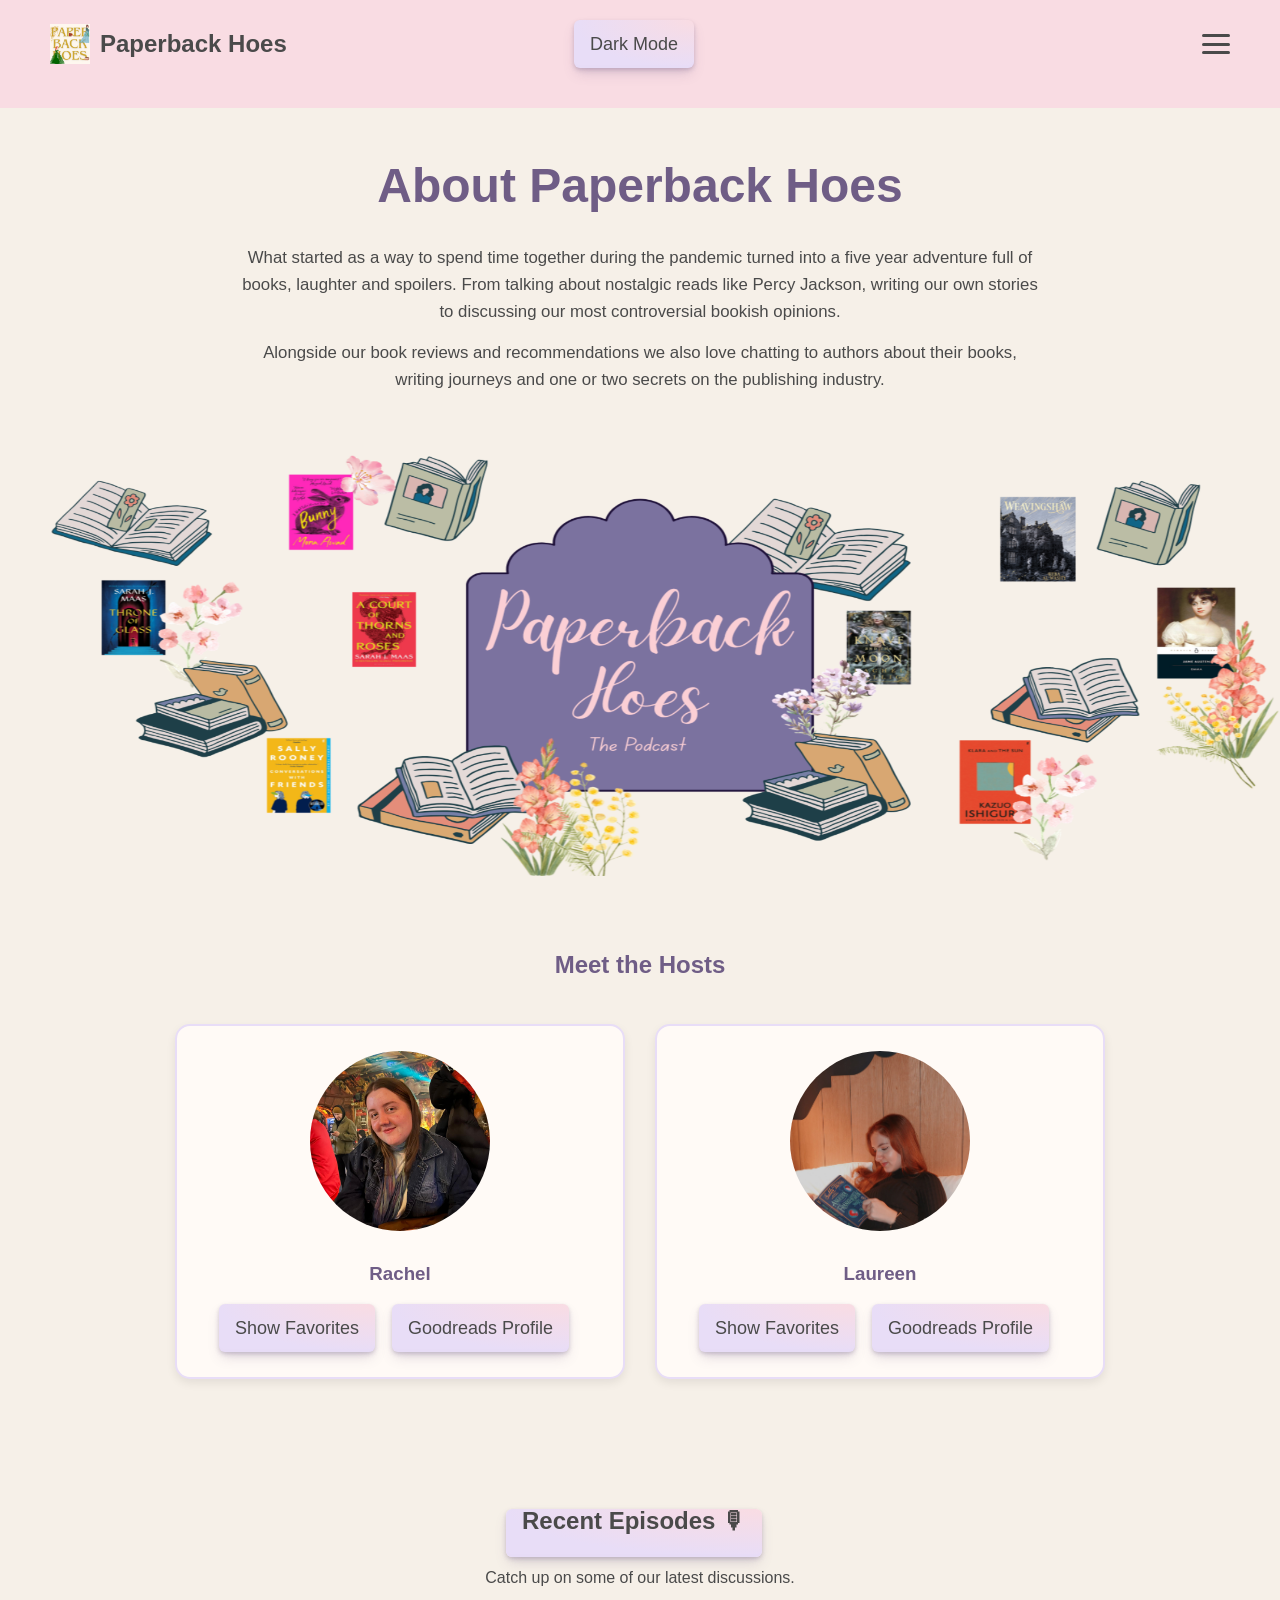
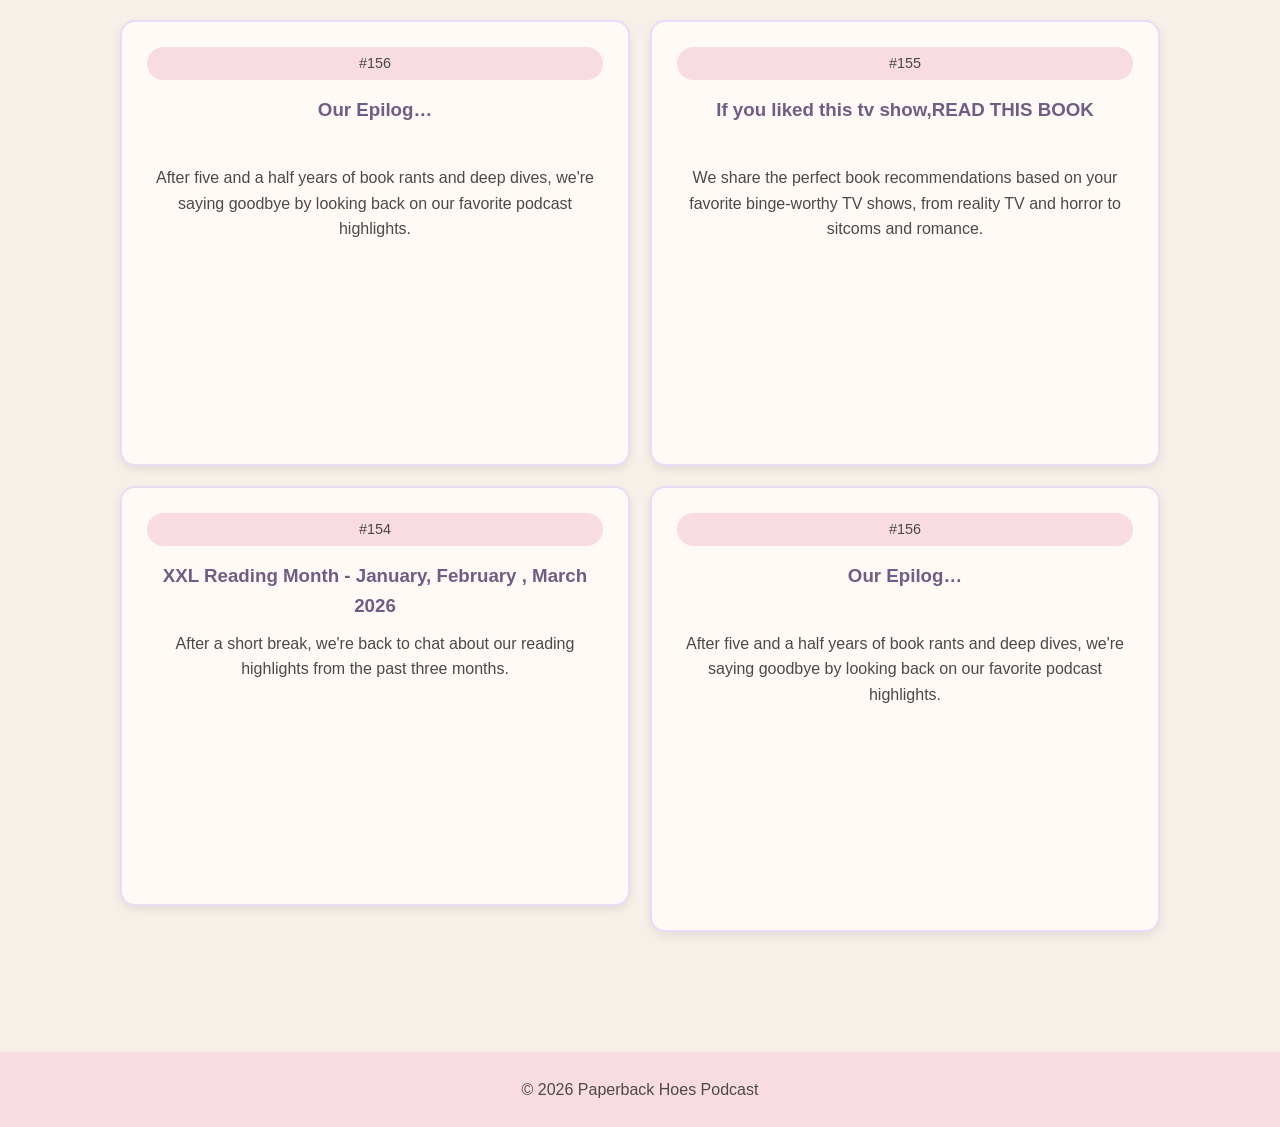
==== index.html @ 13a766f4 "change button recent episodes" ====
<!DOCTYPE html>
<html lang="en">
<head>
<meta charset="UTF-8">
<meta name="viewport" content="width=device-width, initial-scale=1.0">
<title>Paperback Hoes Podcast</title>
<link rel="stylesheet" href="css/style.css">
<link rel="stylesheet" href="css/episode.css">
</head>
<body>

<header>
    <div class="logo">
        <img src="images/logo.jpeg" alt="Paperback Hoes Logo">
        <span>Paperback Hoes</span>
    </div>

    <button class="button-29" id="themeBtn">
        Dark Mode
    </button>

    <nav id="mainNav">
        <ul>
            <li><a href="index.html">Home</a></li>
            <li><a href="Episodes.html">Episodes</a></li>
            <li><a href="Books.html">Books</a></li>
            <li><a href="Events.html">Events</a></li>
            <li><a href="Authors.html">Authors</a></li>
            <li><a href="Contact.html">Contact</a></li>
        </ul>
    </nav>

    <div class="header-right">
        <button class="menu-toggle" id="menuToggle" aria-label="open menu">
            <span></span>
            <span></span>
            <span></span>
        </button>
    </div>

</header> 

<section class="about">

    <div class="about-text">
        <h1>About Paperback Hoes</h1>

        <p>
            What started as a way to spend time together during the pandemic turned 
            into a five year adventure full of books, laughter and spoilers. 
            From talking about nostalgic reads like Percy Jackson, 
            writing our own stories to discussing our most controversial bookish opinions. 

        <p>
            Alongside our book reviews and recommendations we also love chatting 
            to authors about their books, writing journeys and one or two secrets 
            on the publishing industry. 
    </div>

</section>

<section class="banner">
    <img src="images/banner.png" alt="banner">

</section>

<section class="hosts">

    <h2>Meet the Hosts</h2>

    <div class="hosts-container">

        <div class="host-card">

            <img src="images/rachel.jpeg" alt="Rachel">

            <h3>Rachel</h3>

            <button class="host-btn">Show Favorites</button>

            <div class="host-info">

                <p><strong>Favourite Series:</strong></p>
                <p>Throne of Glass</p>

                <p><strong>Favourite Standalone:</strong></p>
                <p>We Could Be Rats</p>

                <p><strong>Favourite Genre:</strong></p>
                <p>Fiction, Romance</p>

                <p><strong>Favourite Authors:</strong></p>
                <p>Emily R. Austin, Ali Hazelwood</p>

        </div>

            <a href="https://www.goodreads.com/user/show/84406194-rachel">
            <button class="button-29">Goodreads Profile</button>
            </a>

        </div>

        <div class="host-card">

            <img src="images/laureen.jpeg" alt="Laureen">

            <h3>Laureen</h3>

            <button class="host-btn">Show Favorites</button>

            <div class="host-info">

                <p><strong>Favourite Series:</strong></p>
                <p>Sumpfloch Saga</p>

                <p><strong>Favourite Standalone:</strong></p>
                <p>Pride and Prejudice</p>

                <p><strong>Favourite Genre:</strong></p>
                <p>Fantasy</p>

                <p><strong>Favourite Author:</strong></p>
                <p>Ali Hazelwood</p>

        </div>

            <a href="https://www.goodreads.com/user/show/127442855-laureen-fay">
            <button class="button-29">Goodreads Profile</button>
            </a>

        </div>

    </div>

</section>

<section class="recent-episodes">

    <a href="Episodes.html" class="button-29 recent-link">
    Recent Episodes 🎙
</a>
    <p>Catch up on some of our latest discussions.</p>

    <div class="card-grid">

        <div class="card">
            <div class="episode-number">#156</div>
            <div class="card-content">
                <h3>Our Epilog…</h3>
                <p>After five and a half years of book rants and deep dives, we're saying goodbye by looking back on our favorite podcast highlights.</p>
            </div>

            <iframe
                src="https://open.spotify.com/embed/episode/4tiE4qY6LY1gNNeCX5TkGf?theme=0"
                width="100%"
                height="152"
                frameborder="0"
                allow="autoplay; clipboard-write; encrypted-media; fullscreen; picture-in-picture">
            </iframe>
        </div>

        <div class="card">
            <div class="episode-number">#155</div>
            <div class="card-content">
                <h3>If you liked this tv show,READ THIS BOOK</h3>
                <p>We share the perfect book recommendations based on your favorite binge-worthy TV shows, from reality TV and horror to sitcoms and romance.</p>
        </div>

            <iframe
                src="https://open.spotify.com/embed/episode/0Ch9KAE8AILzZSP476qrtH?theme=0"
                width="100%"
                height="152"
                frameborder="0"
                allow="autoplay; clipboard-write; encrypted-media; fullscreen; picture-in-picture">
            </iframe>
        </div>

        <div class="card">
        <div class="episode-number">#154</div>
        <div class="card-content">
            <h3>XXL Reading Month - January, February , March 2026</h3>
            <p>After a short break, we're back to chat about our reading highlights from the past three months.</p>
        </div>

            <iframe
                src="https://open.spotify.com/embed/episode/2VPAhWcRY93mxbFCHllkCA?theme=0"
                width="100%"
                height="152"
                frameborder="0"
                allow="autoplay; clipboard-write; encrypted-media; fullscreen; picture-in-picture">
            </iframe>
        </div>

         <div class="card">
            <div class="episode-number">#156</div>
            <div class="card-content">
                <h3>Our Epilog…</h3>
                <p>After five and a half years of book rants and deep dives, we're saying goodbye by looking back on our favorite podcast highlights.</p>
            </div>

            <iframe
                src="https://open.spotify.com/embed/episode/4tiE4qY6LY1gNNeCX5TkGf?theme=0"
                width="100%"
                height="152"
                frameborder="0"
                allow="autoplay; clipboard-write; encrypted-media; fullscreen; picture-in-picture">
            </iframe>
        </div>

    </div>

</section>

<footer>
    <p>© 2026 Paperback Hoes Podcast</p>
</footer>

<script src="js/script.js"></script>

</body>
</html>
---- css/style.css ----
*{
    margin:0;
    padding:0;
    box-sizing:border-box;
}

body{
    font-family: Georgia, sans-serif;
    background:#F6F0E8;
    color:#4a4a4a;
    line-height:1.6;
    cursor: url('data:image/svg+xml;utf8,<svg xmlns="http://www.w3.org/2000/svg" width="24" height="24" viewBox="0 0 24 24"><path d="M4 2 L4 20 L9 16 L12 22 L15 20.5 L12 14.5 L18 14.5 Z" fill="%236f5d86" stroke="white" stroke-width="1"/></svg>') 4 2, auto !important;
}

a, button, .host-btn, #themeBtn, .button-29,
.card, .host-card, select, input, textarea,
.menu-toggle, summary, #floatingBooks, iframe, .flip-card, #BookGrid, #searchInput, .tag-btn, .event-close {
    cursor: url("data:image/svg+xml,%3Csvg%20xmlns='http://www.w3.org/2000/svg'%20width='24'%20height='24'%20viewBox='0%200%2024%2024'%3E%3Cpath%20d='M4%202%20L4%2020%20L9%2016%20L12%2022%20L15%2020.5%20L12%2014.5%20L18%2014.5%20Z'%20fill='%23c68ab5'%20stroke='white'%20stroke-width='1'/%3E%3C/svg%3E") 4 2, pointer !important;
}

h1{
    font-family: 'Great Vibes', 
}

header{
    background:#F9DCE3;
    padding:20px 50px;

    display:grid;
    grid-template-columns:minmax(0, 1fr) auto minmax(0, 1fr);
    align-items:center;
    gap:20px;
    position:relative;
    z-index:1000;
}

.logo{
    display:flex;
    align-items:center;
    gap:10px;
    font-size:1.5rem;
    font-weight:bold;
    justify-self:start;
    min-width:0;
    grid-column:1;
}

.logo img{
    width:40px;
    height:40px;
    object-fit:cover;
}

.header-right{
    display:flex;
    align-items:center;
    justify-self: end;
    grid-column:3;
}

body.dark-mode{
    background:#444;
    color:white;
}

body.dark-mode header{
    background:#6f5d86;
}

body.dark-mode nav a{
    color:white;
}

body.dark-mode nav a:hover{
    color:#c68ab5;
}

body.dark-mode .about{
    background:#444;
}

body.dark-mode .about h1{
    color:#c68ab5;
}

body.dark-mode .host-card{
    background:#444;
    color:white;
}

body.dark-mode .hosts h2{
    color:#c68ab5;
    margin-bottom:40px;
}
body.dark-mode .host-card h3{
    color:#c68ab5;
    margin-bottom:10px;
}

body.dark-mode footer{
    background:#444;
}

body.dark-mode .card{
    background:#444;
    color:white;
}

.banner{
    width:100%;
}

.banner img{
    width:100%;
    display:block;
    height:auto;
}

.about{
    display:flex;
    justify-content:center;
    padding:40px 50px;
    background:#F6F0E8;
}

.about-text{
    max-width:800px;
    text-align:center;
}

.about h1{
    margin-bottom:20px;
    font-size:3rem;
    color:#6f5d86;
}

.about p{
    margin-bottom:15px;
    font-size:1.05rem;
}

.hosts{
    padding:70px 50px;
    text-align:center;
}

.hosts h2{
    color:#6f5d86;
    margin-bottom:40px;
}

.hosts-container{
    display:flex;
    gap:30px;
    justify-content:center;
    flex-wrap:wrap;
    align-items:flex-start;
}

.host-card{
    flex:1 1 350px;
    max-width:450px;

    background:#fffaf6;
    border:2px solid #E8DDF7;
    border-radius:15px;
    padding:25px;
    box-shadow:0 4px 10px rgba(0,0,0,.08);
}

.host-card img{
    width:180px;
    height:180px;
    object-fit:cover;
    border-radius:50%;
    margin-bottom:20px;
}

.host-info{
    display:none !important;
}

.host-info.show{
    display:block !important;
    margin-top:15px;
}

.host-card h3{
    color:#6f5d86;
    margin-bottom:15px;
}

.host-btn,
#themeBtn,
.button-29 {
  align-items: center;
  appearance: none;
  background-image: radial-gradient(100% 100% at 100% 0, #F9DCE3 0, #E8DDF7 100%);
  border: 0;
  border-radius: 6px;
  box-shadow: rgba(111, 93, 134, .3) 0 2px 4px, rgba(111, 93, 134, .25) 0 7px 13px -3px, rgba(232, 221, 247, .6) 0 -3px 0 inset;
  box-sizing: border-box;
  color: #4a4a4a;
  cursor: pointer;
  display: inline-flex;
  font-family: Georgia, sans-serif;
  height: 48px;
  justify-content: center;
  justify-self: center;
  line-height: 1;
  list-style: none;
  overflow: hidden;
  padding-left: 16px;
  padding-right: 16px;
  margin-right: 12px;
  min-width: 16s0px;
  position: relative;
  text-align: left;
  text-decoration: none;
  transition: box-shadow .15s, transform .15s;
  user-select: none;
  -webkit-user-select: none;
  touch-action: manipulation;
  white-space: nowrap;
  will-change: box-shadow, transform;
  font-size: 18px;
  grid-column: 2;
}

.button-29:focus {
  box-shadow: #6f5d86 0 0 0 1.5px inset, rgba(111, 93, 134, .3) 0 2px 4px, rgba(111, 93, 134, .25) 0 7px 13px -3px, #6f5d86 0 -3px 0 inset;
}

.host-btn:hover,
#themeBtn:hover,
.button-29:hover {
  box-shadow: rgba(111, 93, 134, .3) 0 4px 8px, rgba(111, 93, 134, .25) 0 7px 13px -3px, #6f5d86 0 -3px 0 inset;
  transform: translateY(-2px);
}

.host-btn{
    margin-right: 12px;
}

.button-29:active {
  box-shadow: #6f5d86 0 3px 7px inset;
  transform: translateY(2px);
}
.recent-link {
    display: inline-block;
    text-decoration: none;
    text-align: center;
    font-size: 1.5rem;
    font-weight: bold;
}

.hero{
    background:linear-gradient(
        135deg,
        #F6F0E8,
        #F9DCE3,
        #E8DDF7
    );

    min-height:50vh;

    display:flex;
    justify-content:center;
    align-items:center;
    flex-direction:column;

    text-align:center;
    padding:40px;
    position:relative;
}

.sticker{
    position:absolute;
    top:20px;
    right:40px;

    background:white;
    padding:10px 15px;
    border-radius:30px;
    font-size:.9rem;
    box-shadow:0 3px 8px rgba(0,0,0,.1);
}

.hero h1{
    font-size:3rem;
    margin-bottom:15px;
}

.hero p{
    max-width:700px;
}

.episode{
    display:flex;
    gap:40px;

    padding:60px;
    align-items:center;
}

.book-cover{
    max-width:300px;
}

.book-cover img{
    width:100%;
    height:auto;
    display:block;
    border-radius:15px;
}

.episode-text{
    flex:2;
    text-align:center;
}

.episode-text h2{
    margin-bottom:20px;
}

.badge{
    display:inline-block;
    background:#E8DDF7;
    padding:8px 14px;
    border-radius:20px;
    margin-bottom:20px;
}

footer{
    background:#F9DCE3;
    text-align:center;
    padding:25px;
}

.menu-toggle{
    display:none;
    flex-direction:column;
    justify-content:space-between;
    width:28px;
    height:20px;
    background:none;
    border:none;
    cursor:pointer;
    padding:0;
    margin-left:auto;
    flex-shrink:0;
}

.menu-toggle span{
    display:block;
    width:100%;
    height:3px;
    background:#4a4a4a;
    border-radius:2px;
    transition:0.3s ease;
}

.menu-toggle.active span:nth-child(1){
    transform: translateY(8.5px) rotate(45deg);
}
.menu-toggle.active span:nth-child(2){
    opacity:0;
}
.menu-toggle.active span:nth-child(3){
    transform: translateY(-8.5px) rotate(-45deg);
}

nav{
    justify-self:end;
    grid-column:3;
    min-width:0;
    background: transparent;
}

nav ul{
    display:flex;
    flex-direction:row;
    align-items:center;
    justify-content:flex-end;
    gap:35px;
    list-style:none; 
    padding: 0;
    margin: 0; 
}

nav ul :hover{
    color:#c68ab5;
}

nav ul li{
    width:auto;
    text-align:center;
}

nav ul li a{
    display:block;
    padding:5px 0;
    text-decoration:none;
    color:#4a4a4a;
    font-size:1.1rem;
}

@media(max-width:1300px){
    .contact-content{
        flex-direction:column;
        align-items:center;
    }

    .menu-toggle{
        display:flex;
    }

    nav{
        grid-column:1 / -1;
        grid-row:2;
        width:100%;
        background:#F9DCE3;
        max-height:0;
        overflow:hidden;
        transition:max-height 0.35s ease;
    }

     nav.open{
        max-height:400px;
    }

    nav ul{
        flex-direction:column;
        align-items:center;
        gap:0;
        padding:10px 0 15px;
    }

    nav ul li{
        width:100%;
        text-align:center;
    }

    nav ul li a{
        padding:8px 0;
    }
}

@media(max-width: 768px){
    .contact-content{
        flex-direction: column;
        align-items: center;
    }

    .episode{
    flex-direction:column;
    }

    .hero h1{
       font-size:2rem;
    }
}

.search-bar{
    display:flex;
    justify-content:center;
    padding:0 60px;
    margin-bottom:25px;
}

.search-bar input{
    width:100%;
    max-width:450px;

    padding:12px 20px;
    border:2px solid #E8DDF7;
    border-radius:25px;

    font-family:Georgia, sans-serif;
    font-size:1rem;
    color:#4a4a4a;
    background:#fffaf6;
}

.search-bar input:focus{
    outline:none;
    border-color:#c68ab5;
}

.search-bar{
    display:flex;
    justify-content:center;
    align-items:center;
    gap:10px;
    padding:0 60px;
    margin-bottom:25px;
}

#filterToggleBtn:hover{
    background:#E8DDF7;
}

#filterToggleBtn.active{
    background:#6f5d86;
    color:#fffaf6;
    border-color:#6f5d86;
}

.tag-filter{
    display:none;   
    flex-wrap:wrap;
    justify-content:center;
    gap:10px;

    padding:0 60px;
    margin-bottom:35px;
}

.tag-filter.show{
    display:flex;   
}

.tag-btn{
    background:#F9DCE3;
    color:#4a4a4a;

    border:2px solid #4a4a4a;
    cursor:pointer;

    padding:8px 18px;
    border-radius:20px;

    font-size:0.9rem;
    font-family:Georgia, sans-serif;

    transition:0.3s ease;
}

.tag-btn:hover{
    background:#E8DDF7;
}

.tag-btn.active{
    background:#6f5d86;
    color:#fffaf6;
    border-color:#6f5d86;
}

.tags{
    margin-top:12px;
    display:flex;
    flex-wrap:wrap;
    gap:6px;
}

.tag-badge{
    display:inline-block;
    background:#E8DDF7;
    color:#4a4a4a;

    border-radius:12px;
    padding:4px 12px;
    font-size:0.8rem;
}

.no-results{
    text-align:center;
    color:#999;
    font-style:italic;
    padding:40px 0;
}

.card-grid{
    padding:0 60px 60px;
}

body.dark-mode .search-bar input{
    background:#444;
    color:white;
    border-color:#666;
}

body.dark-mode .tag-btn{
    background:#555;
    color:white;
    border-color:#888;
}

body.dark-mode .tag-btn.active{
    background:#E8DDF7;
    color:#2d2d2d;
    border-color:#E8DDF7;
}

body.dark-mode .tag-badge{
    background:#555;
    color:white;
}

body.dark-mode .no-results{
    color:#aaa;
}
---- css/episode.css ----
.recent-episodes{
    padding:60px;
    text-align:center;
}

.recent-episodes h2{
    margin-bottom:10px;
    color:#6f5d86;
}

.recent-episodes p{
    margin-bottom:30px;
}

.card-grid{
    display:grid;
    grid-template-columns: repeat(auto-fill, minmax(340px, 1fr));
    gap:20px;
    align-items:start;
}

.card{
    background:#fffaf6;
    border:2px solid #E8DDF7;
    border-radius:15px;
    padding:25px;
    box-shadow:0 4px 10px rgba(0,0,0,.08);
    display:flex;
    flex-direction:column;
    overflow:visible;
}

.card iframe{
    width:100%;
    min-width:300px;
    max-width:100%;
    display:block;
    margin-top:15px;
    border:none;
    border-radius:12px;
}

.card-content{
    flex:1;
    display:flex;
    flex-direction:column;
}

.card-content p{
    display:-webkit-box;
    -webkit-line-clamp:3;
    line-clamp:3;
    -webkit-box-orient:vertical;
    overflow:hidden;
    text-overflow:ellipsis;
}

.card:hover{
    transform:translateY(-5px);
}

.card h3{
    color:#6f5d86;
    margin-bottom:10px;
    min-height: 3.2em;
    display:-webkit-box;
    -webkit-line-clamp:2;
    line-clamp:2;
    -webkit-box-orient:vertical;
    overflow:hidden;
}

.episode-number{
    display:inline-block;
    background:#F9DCE3;
    padding:5px 12px;
    border-radius:20px;
    margin-bottom:15px;
    font-size:0.9rem;
}
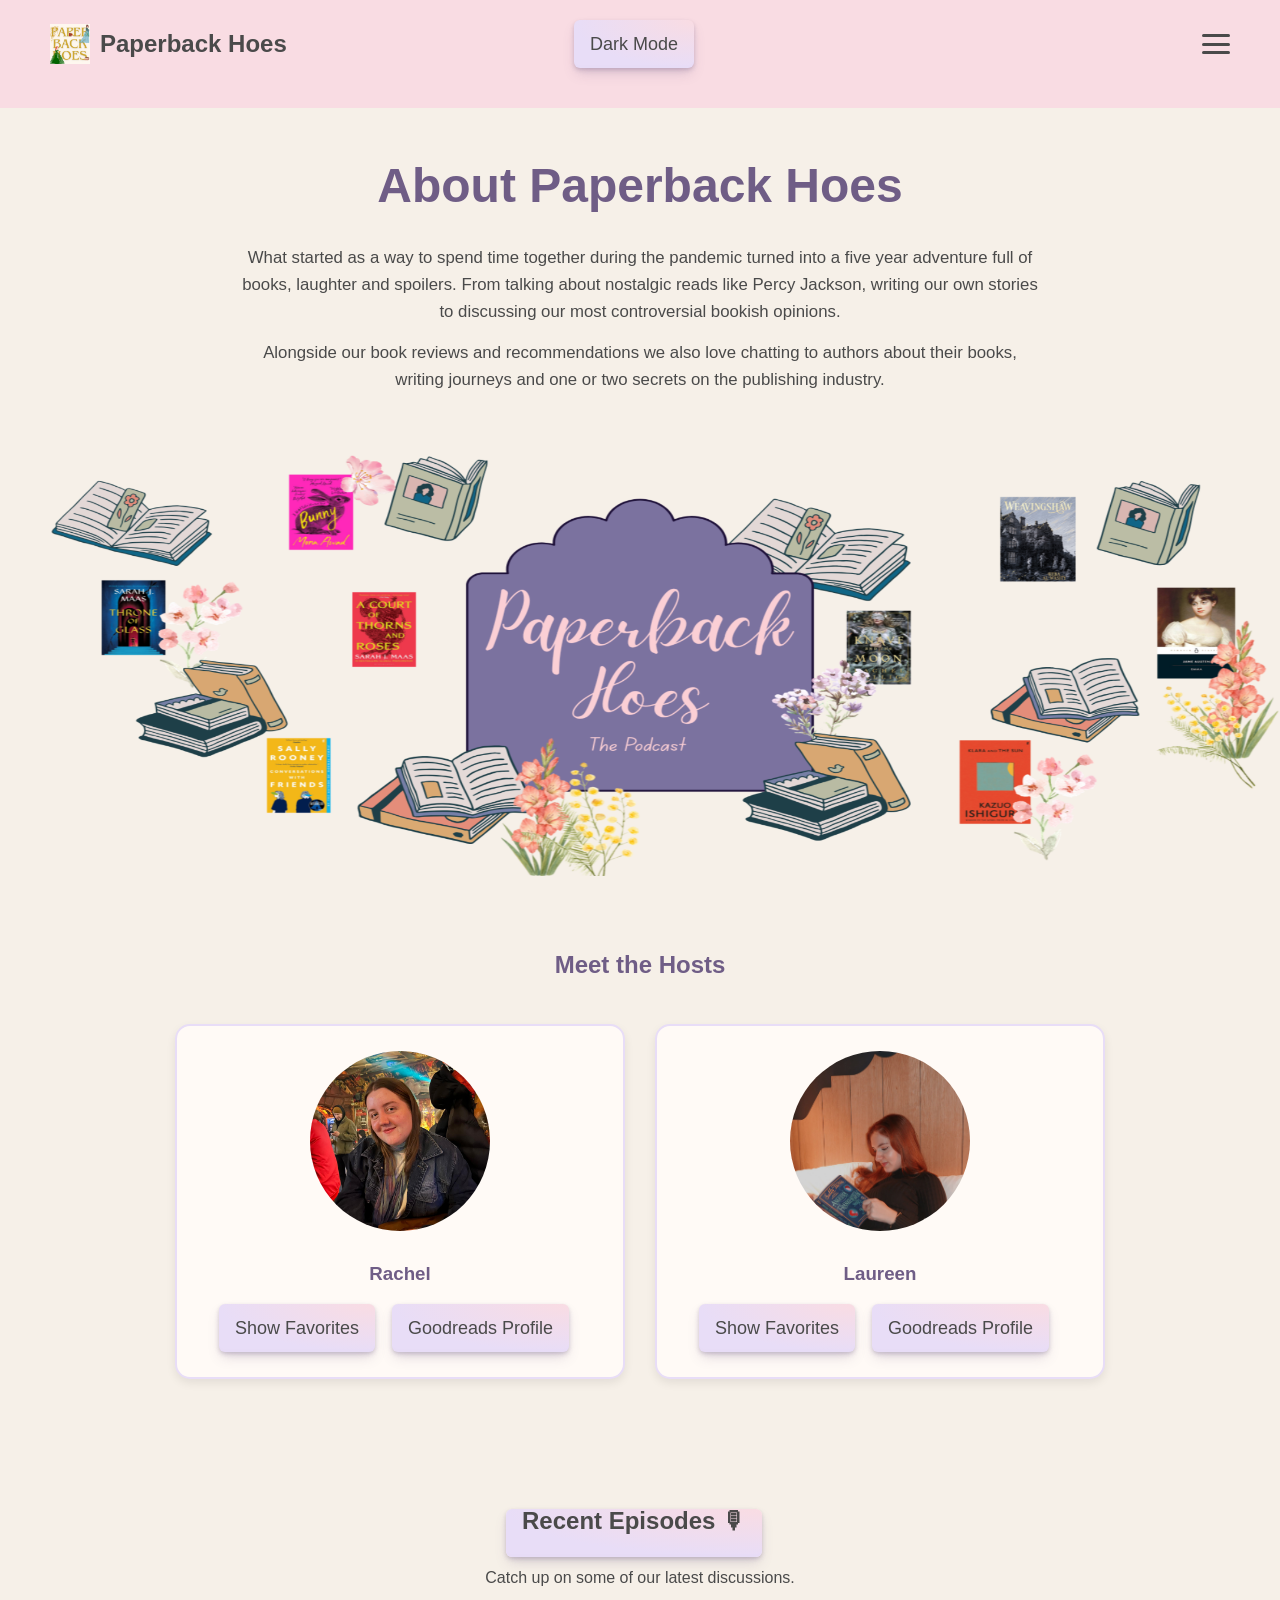
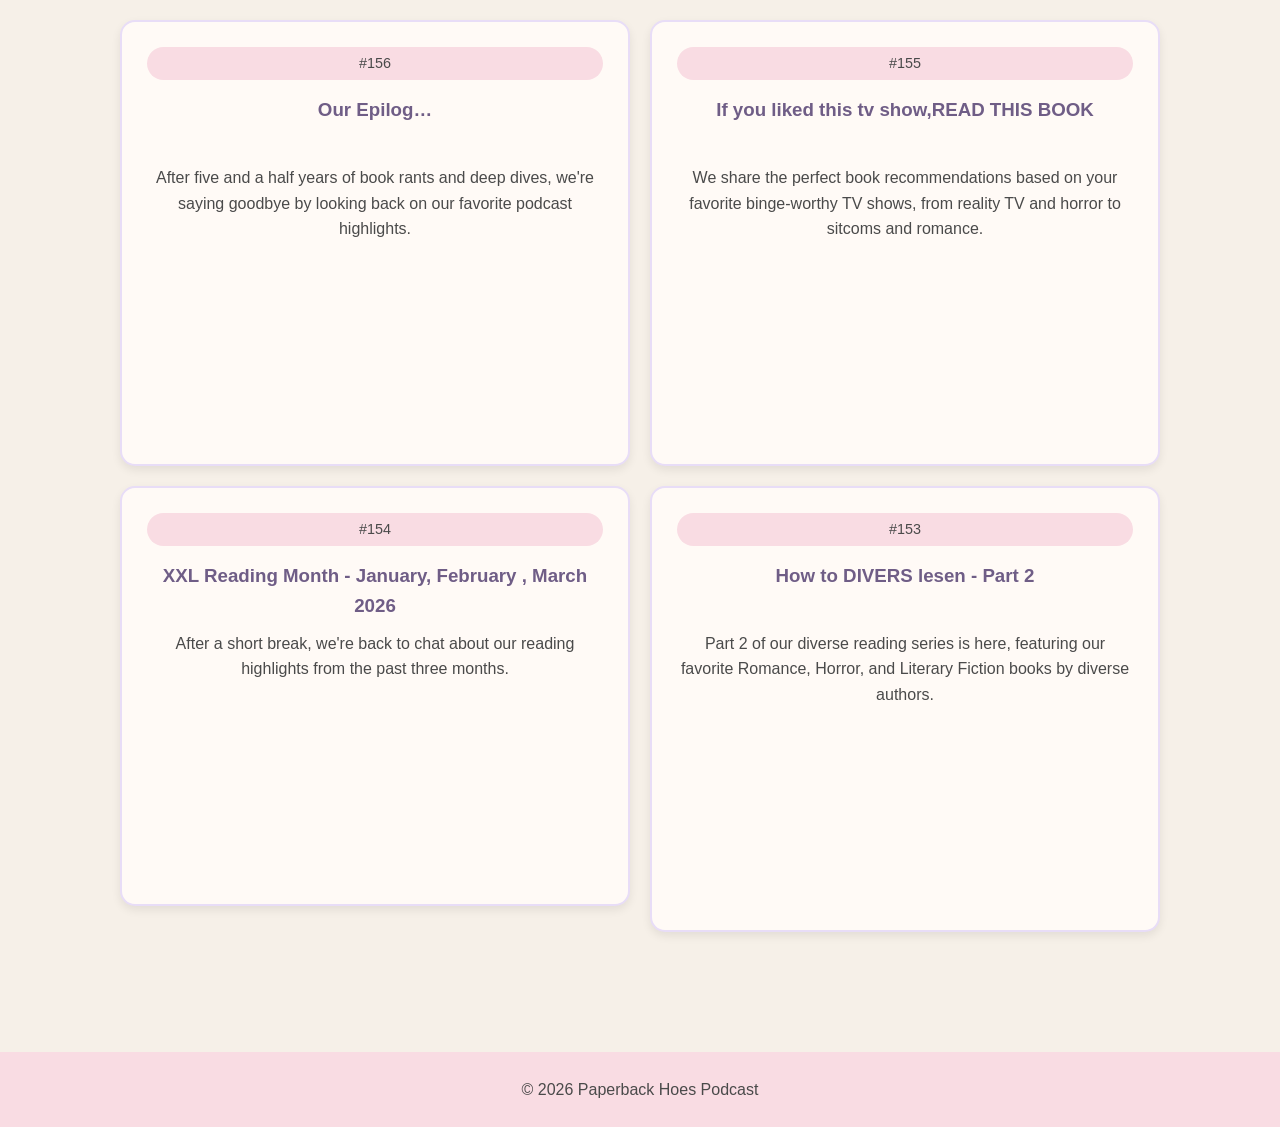
==== commit 289231a9: "add eps." ====
--- a/index.html
+++ b/index.html
@@ -192,10 +192,10 @@
         </div>
 
          <div class="card">
-            <div class="episode-number">#156</div>
+            <div class="episode-number">#153</div>
             <div class="card-content">
-                <h3>Our Epilog…</h3>
-                <p>After five and a half years of book rants and deep dives, we're saying goodbye by looking back on our favorite podcast highlights.</p>
+                <h3>How to DIVERS lesen - Part 2</h3>
+                <p>Part 2 of our diverse reading series is here, featuring our favorite Romance, Horror, and Literary Fiction books by diverse authors.</p>
             </div>
 
             <iframe
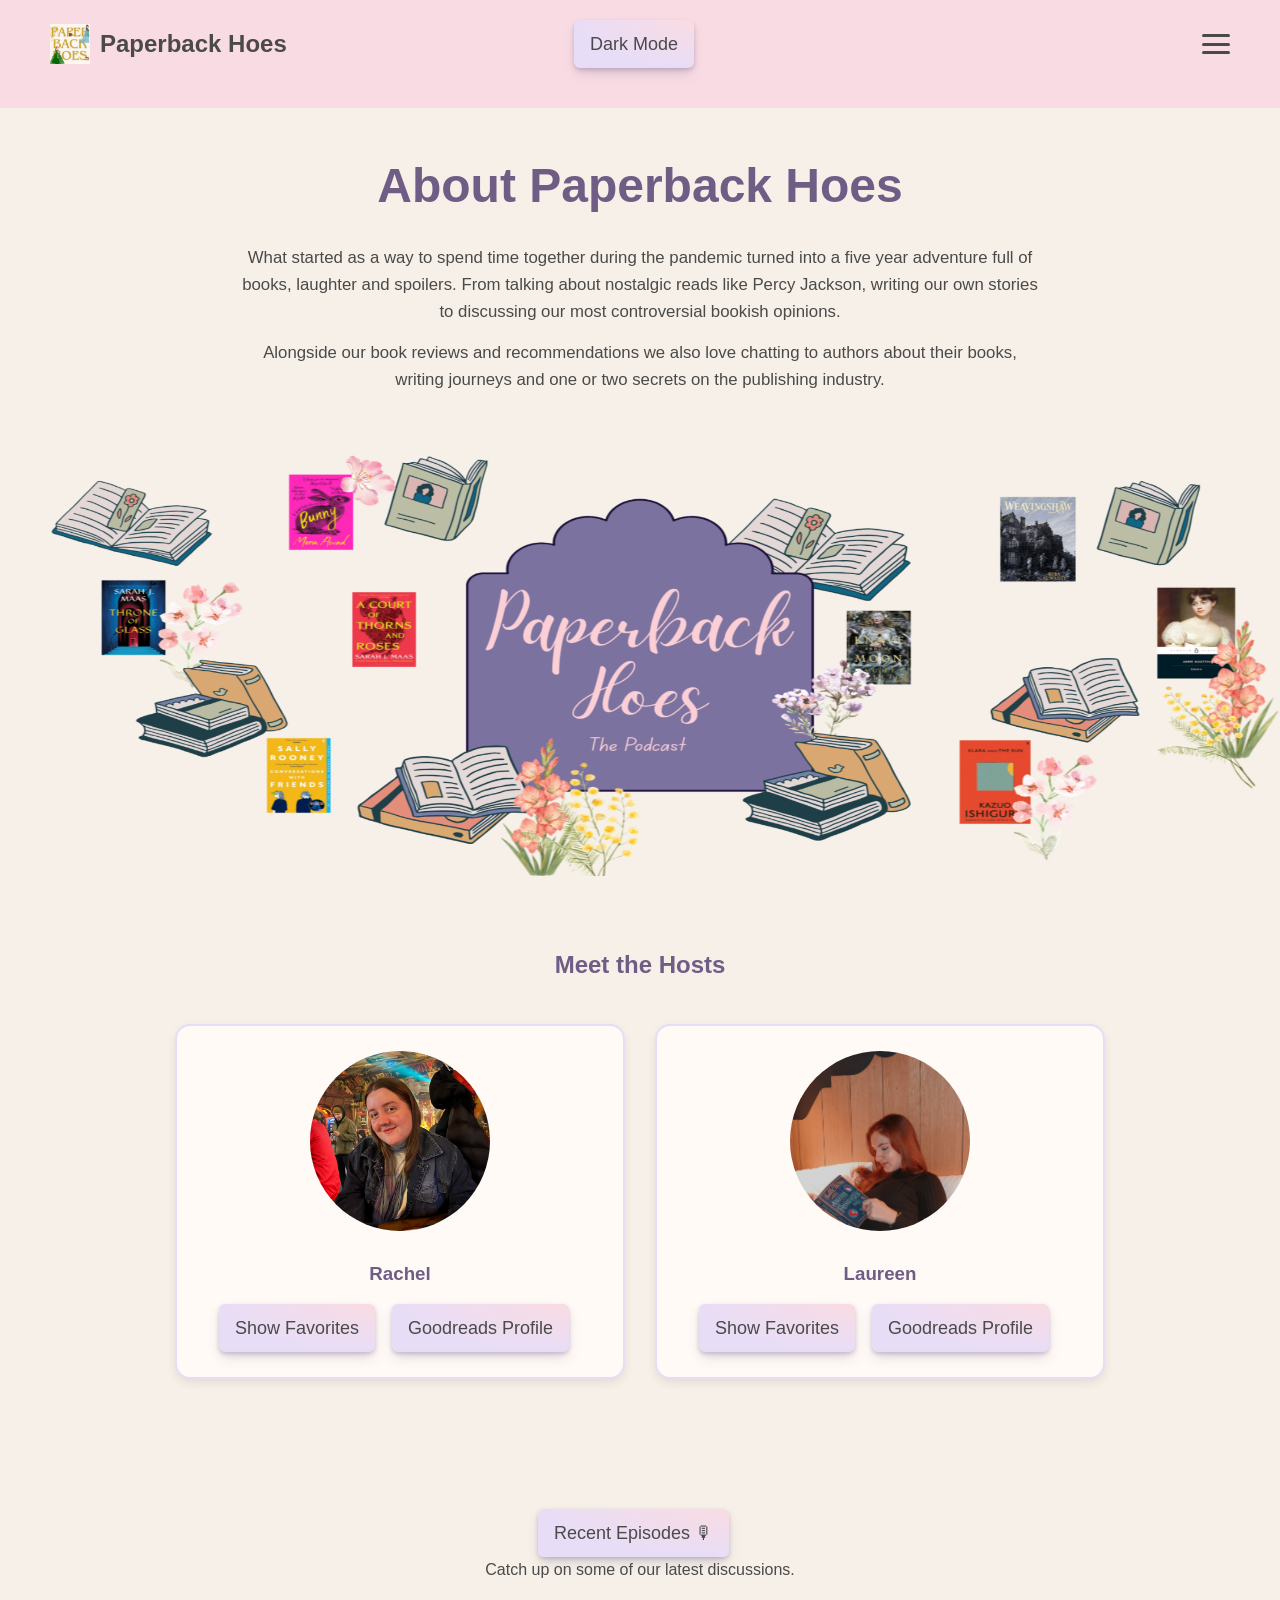
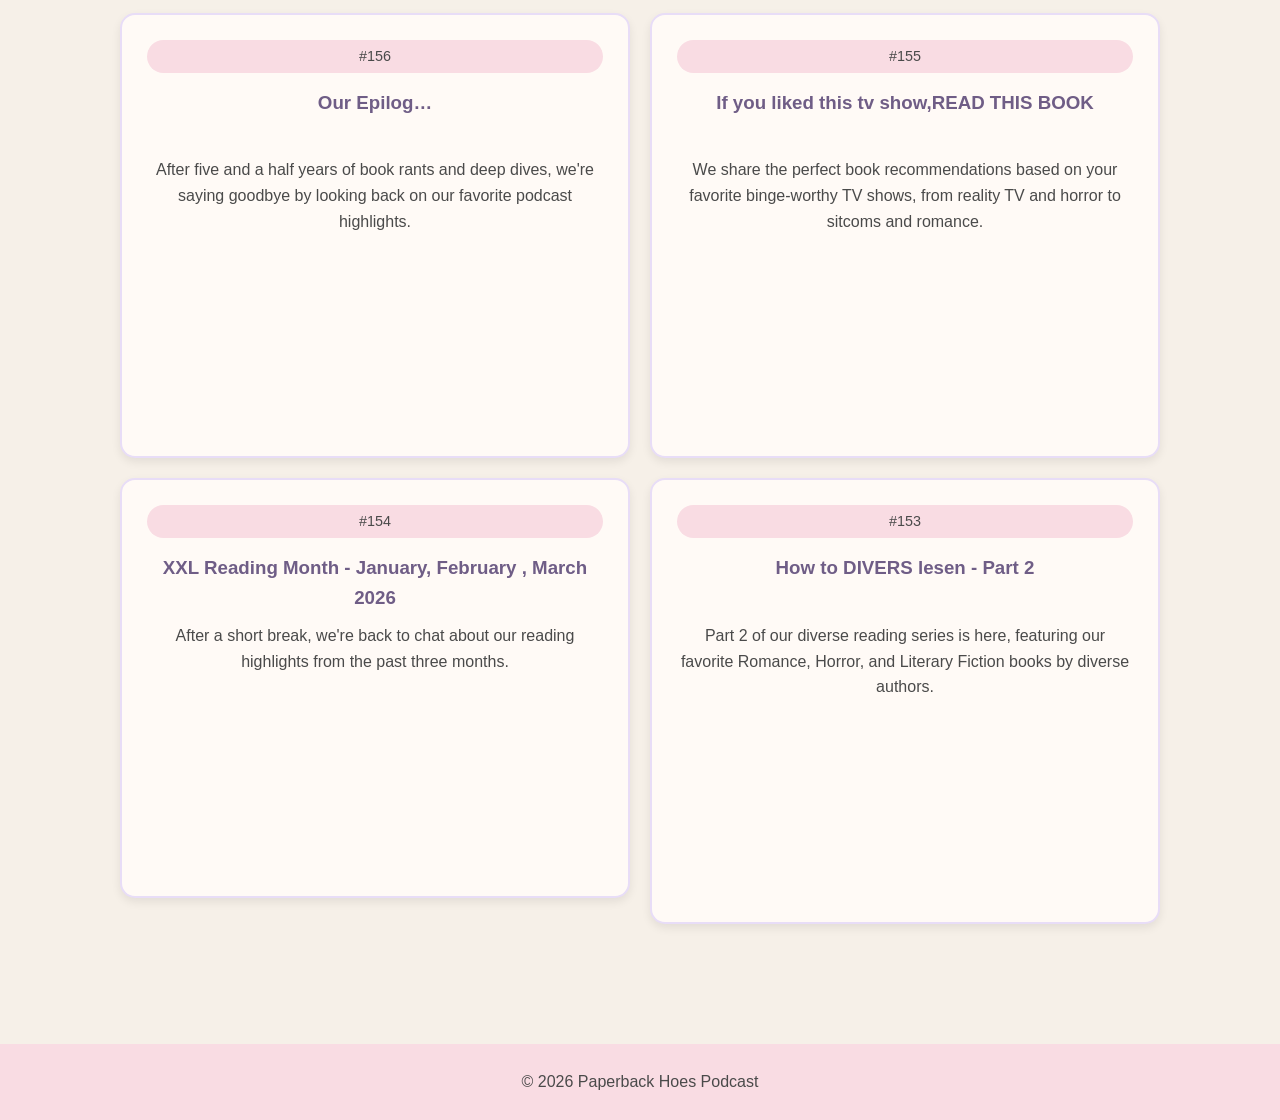
==== commit 71f42679: "add eps." ====
--- a/index.html
+++ b/index.html
@@ -199,7 +199,7 @@
             </div>
 
             <iframe
-                src="https://open.spotify.com/embed/episode/4tiE4qY6LY1gNNeCX5TkGf?theme=0"
+                src="https://open.spotify.com/embed/episode/2cIJO0EIHTMEN2ZTKfBY2P?theme=0"
                 width="100%"
                 height="152"
                 frameborder="0"
--- a/css/style.css
+++ b/css/style.css
@@ -246,7 +246,7 @@
   box-shadow: #6f5d86 0 3px 7px inset;
   transform: translateY(2px);
 }
-.recent-link {
+.recent-link h2{
     display: inline-block;
     text-decoration: none;
     text-align: center;
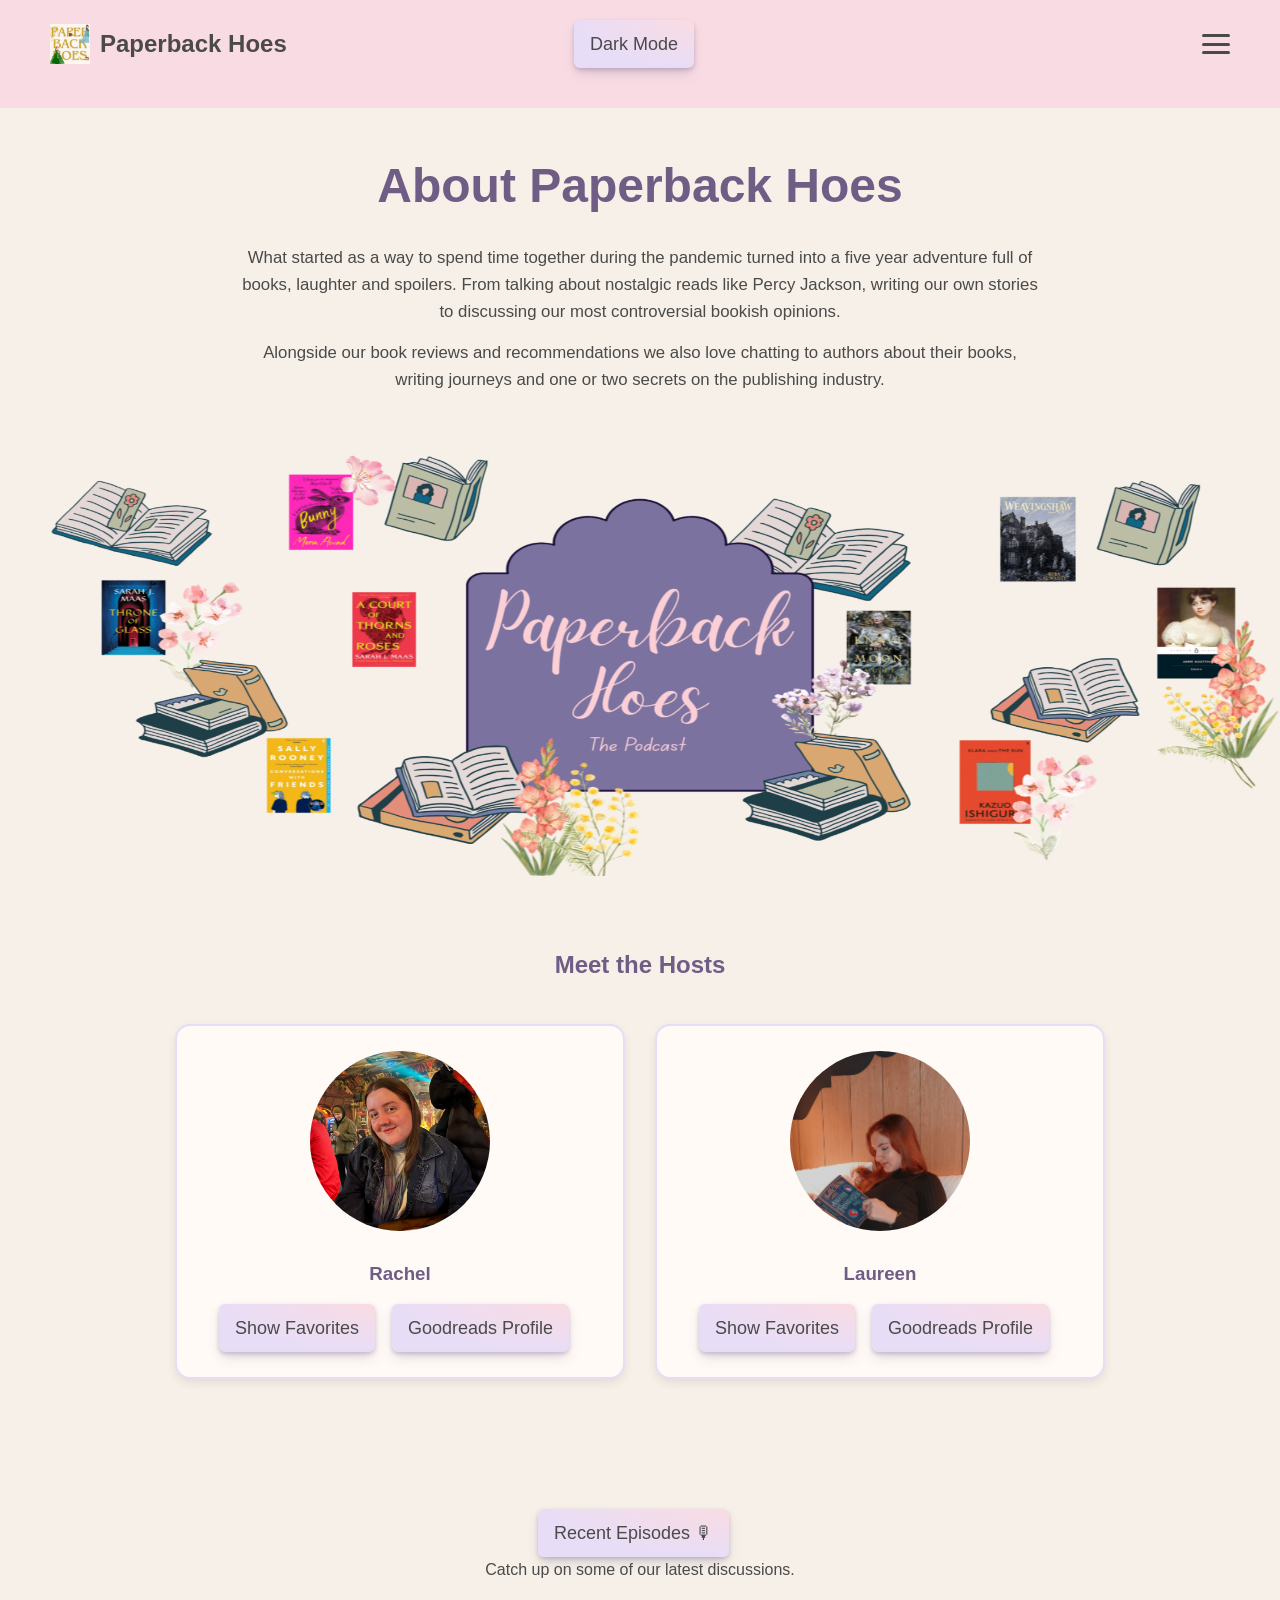
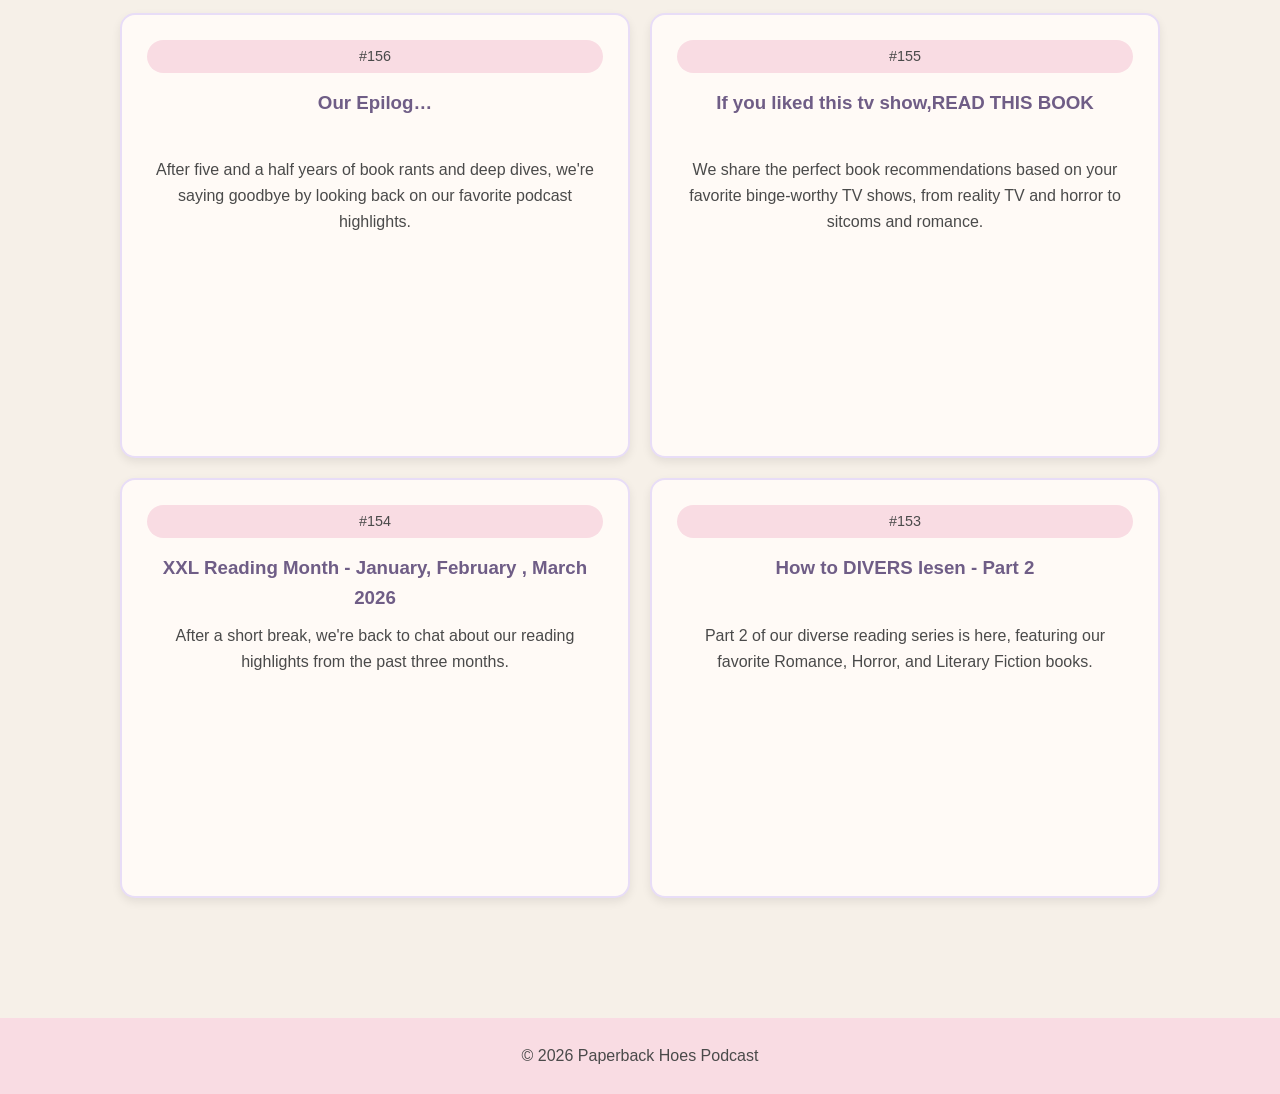
==== commit 9c4d5446: "change lenght" ====
--- a/index.html
+++ b/index.html
@@ -195,7 +195,7 @@
             <div class="episode-number">#153</div>
             <div class="card-content">
                 <h3>How to DIVERS lesen - Part 2</h3>
-                <p>Part 2 of our diverse reading series is here, featuring our favorite Romance, Horror, and Literary Fiction books by diverse authors.</p>
+                <p>Part 2 of our diverse reading series is here, featuring our favorite Romance, Horror, and Literary Fiction books.</p>
             </div>
 
             <iframe
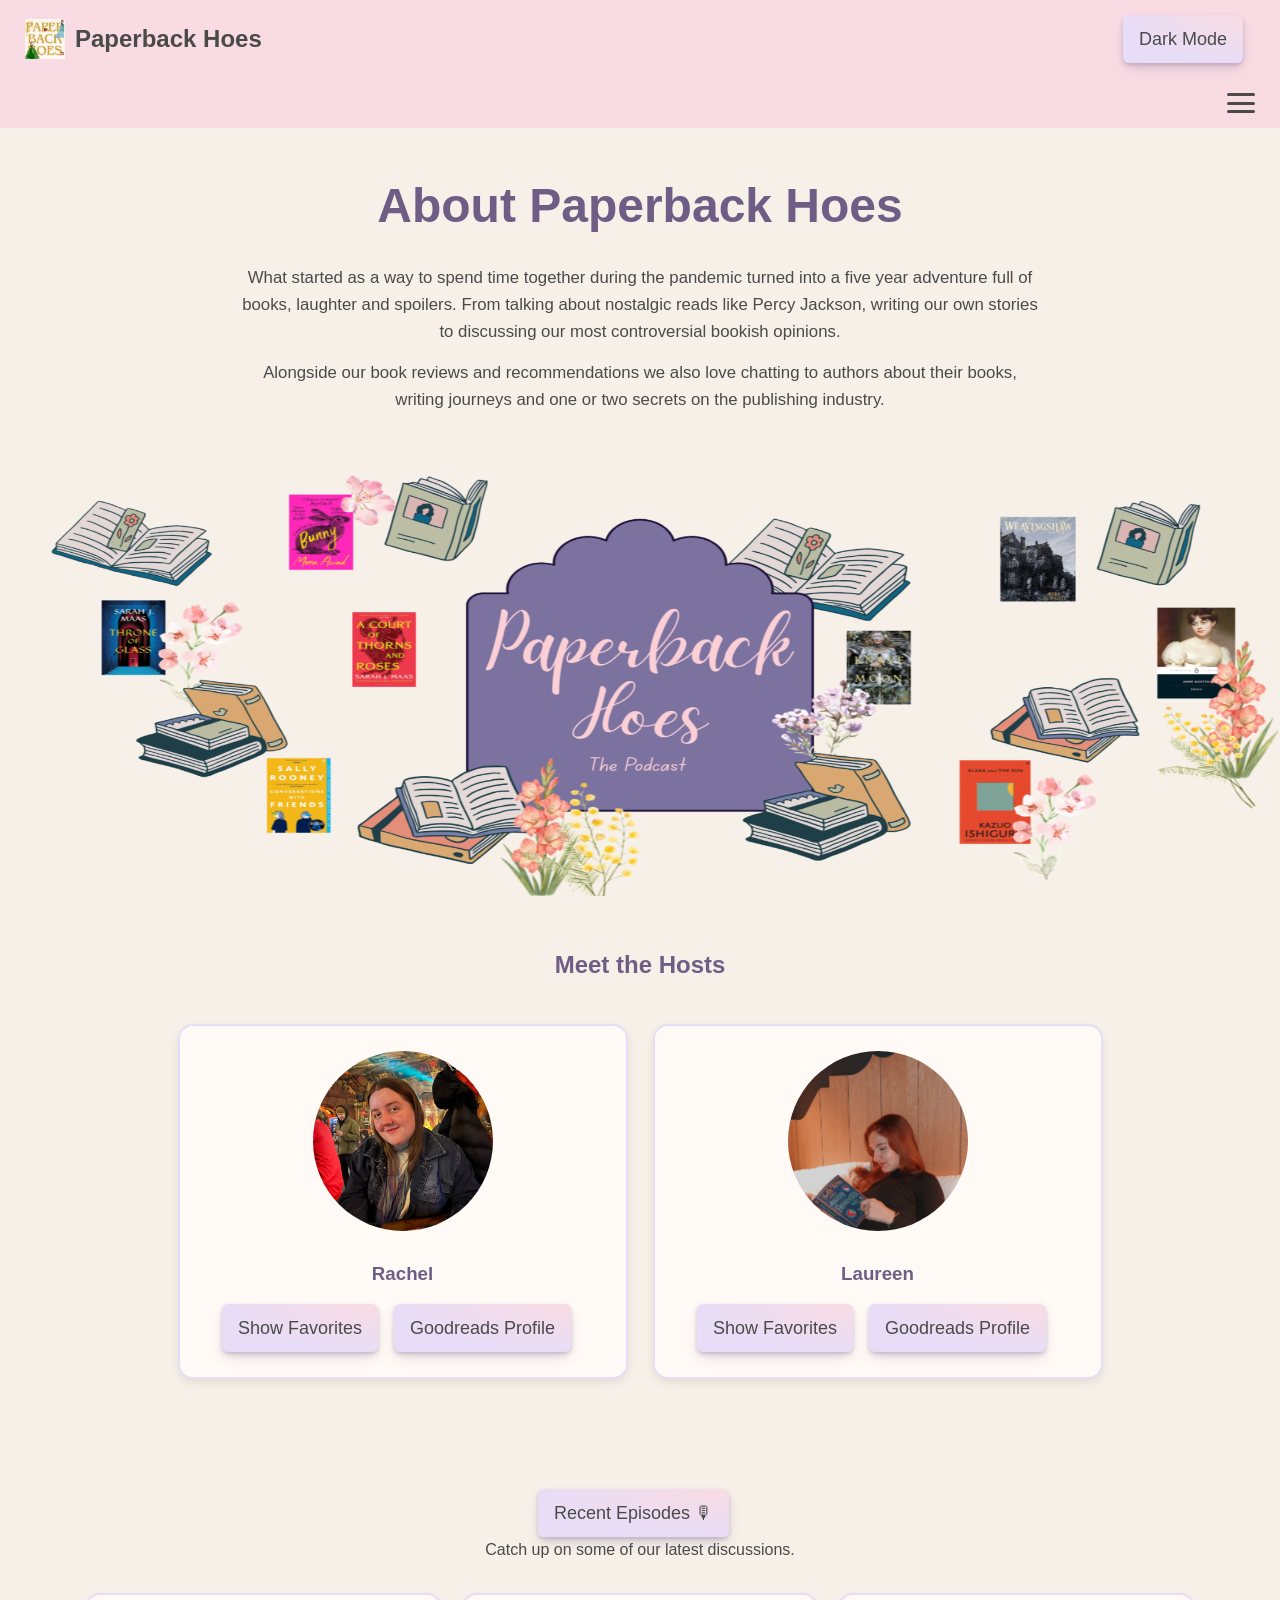
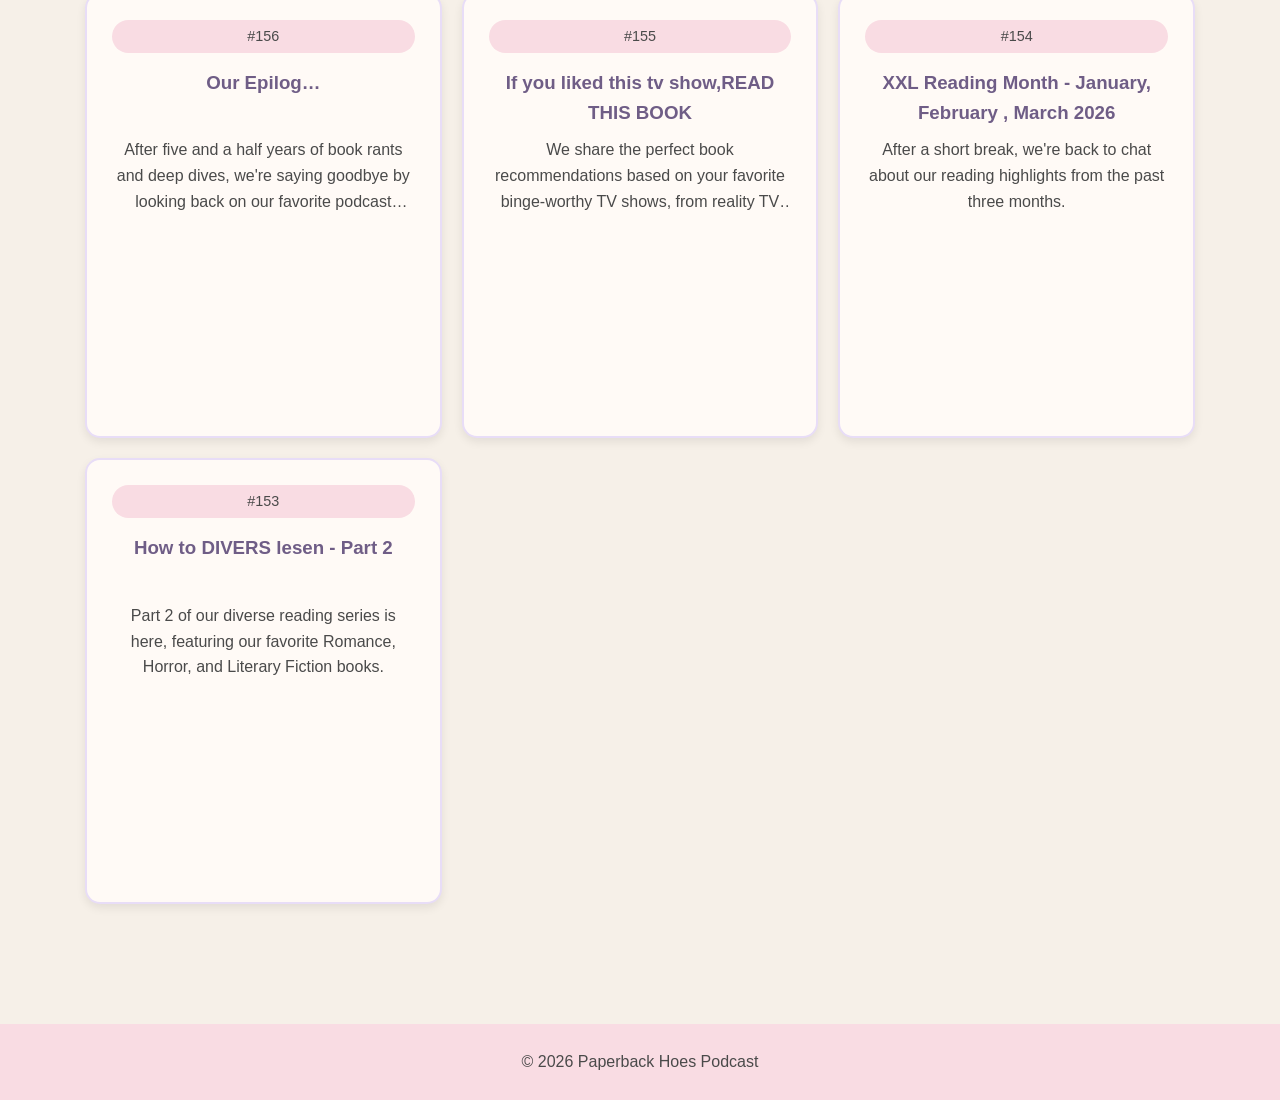
==== commit ff4cbe51: "update phone sizing" ====
--- a/index.html
+++ b/index.html
@@ -6,6 +6,8 @@
 <title>Paperback Hoes Podcast</title>
 <link rel="stylesheet" href="css/style.css">
 <link rel="stylesheet" href="css/episode.css">
+<link rel="stylesheet" href="css/phone.css">
+
 </head>
 <body>
 
--- a/css/phone.css
+++ b/css/phone.css
@@ -0,0 +1,220 @@
+@media (max-width: 1300px) {
+    /*header*/
+    header {
+        display: grid;
+        grid-template-columns: 1fr auto;
+        padding: 15px 25px;
+        gap: 15px;
+    }
+
+    .logo {
+        grid-column: 1;
+        justify-self: start;
+    }
+
+    .header-right {
+        grid-column: 2;
+        justify-self: end;
+        display:flex;
+        align-items: center;
+        gap: 15px;
+    }
+
+    /*toggle*/ 
+    .menu-toggle {
+        display: flex;
+    }
+
+    /*nav*/
+    nav {
+        grid-column: 1 / -1;
+        grid-row: 2;
+        width: 100%;
+        max-height: 0;
+        overflow: hidden;
+        transition: max-height 0.35s ease;
+    }
+
+    nav.open {
+        max-height: 500px;
+    }
+
+    nav ul {
+        flex-direction: column;
+        align-items: center;
+        gap: 0;
+        padding: 10px 0 15px;
+    }
+
+    nav ul li {
+        width: 100%;
+        text-align: center;
+    }
+
+    nav ul li a {
+        padding: 12px 0;
+    }
+
+    /*about section*/
+    .about {
+        padding: 40px 25px;
+    }
+
+    .about-text {
+        width: 100%;
+        max-width: 800px;
+    }
+
+    /*host section*/
+    .hosts {
+        padding: 50px 25px;
+    }
+    
+    .hosts-container {
+        gap: 25px;
+    }
+
+    /*episode section*/
+    .card-grid {
+        padding-left: 25px;
+        padding-right: 25px;
+    }
+
+    .episode {
+        padding: 40px 25px;
+    }
+}
+
+@media (max-width: 768px) {
+    /*header*/
+    header {
+        padding: 12px 15px;
+    }
+
+    .logo img {
+        width: 38px;
+        height: 38px;
+    }
+
+    .logo span {
+        font-size: 1.1rem;
+    }
+
+    /*dark mode button*/
+    #themeBtn {
+        height: 40px;
+        font-size: 14px;
+        padding-left: 10px;
+        padding-right: 10px;
+        min-width: auto;
+        margin-right: 0;
+    }
+
+    /*menu toggle*/
+    .menu-toggle {
+        width: 28px;
+        height: 20px;
+    }
+
+    /*about section*/
+    .about {
+        padding: 35px 20px;
+    }
+
+    .about h1 {
+        font-size: 2rem;
+    }
+
+    .about p {
+        font-size: 1rem;
+        line-height: 1.6rem;
+    }
+
+    /*banner*/
+    .banner img {
+        width: 100%;
+        height: auto;
+    }
+
+    /*host section*/
+    .hosts {
+        padding: 45px 20px;
+    }
+
+    .hosts h2 {
+        font-size: 1.8rem;
+        margin-bottom: 30px;
+    }
+
+    .hosts-container {
+        flex-direction: column;
+        align-items: center;
+    }
+
+    .host-card {
+        width: 100%;
+        max-width: 400px;
+        padding: 20px;
+    }
+
+    .host-card img {
+        width: 150px;
+        height: 150px;
+    }
+
+    /*episode section*/
+    .episode {
+        flex-direction: column;
+        padding: 40px 20px;
+        gap: 25px;
+    }
+
+    .book-cover {
+        max-width: 220px;
+    }
+
+    .episode-text {
+        width: 100%;
+    }
+
+    /*episode cards*/
+    .card-grid {
+        display: flex;
+        flex-direction: column;
+        gap: 25px;
+        padding: 0 20px 40px;
+    }
+
+    .card {
+        width: 100%;
+    }
+
+    .card-content h3 {
+        font-size: 1.2rem;
+    }
+
+    .card-content p {
+        font-size: 0.95rem;
+    }
+
+    .card iframe {
+        width: 100%;
+        max-width: 100%;
+    }
+
+    /*tags*/
+    .tag-filter {
+        padding: 0 20px;
+    }
+
+    .tag-btn {
+        padding: 7px 12px;
+        font-size: 0.85rem;
+    }
+
+    /*footer*/
+    footer {
+        padding: 20px 15px;
+        font-size: 0.9rem;
+    }
+}
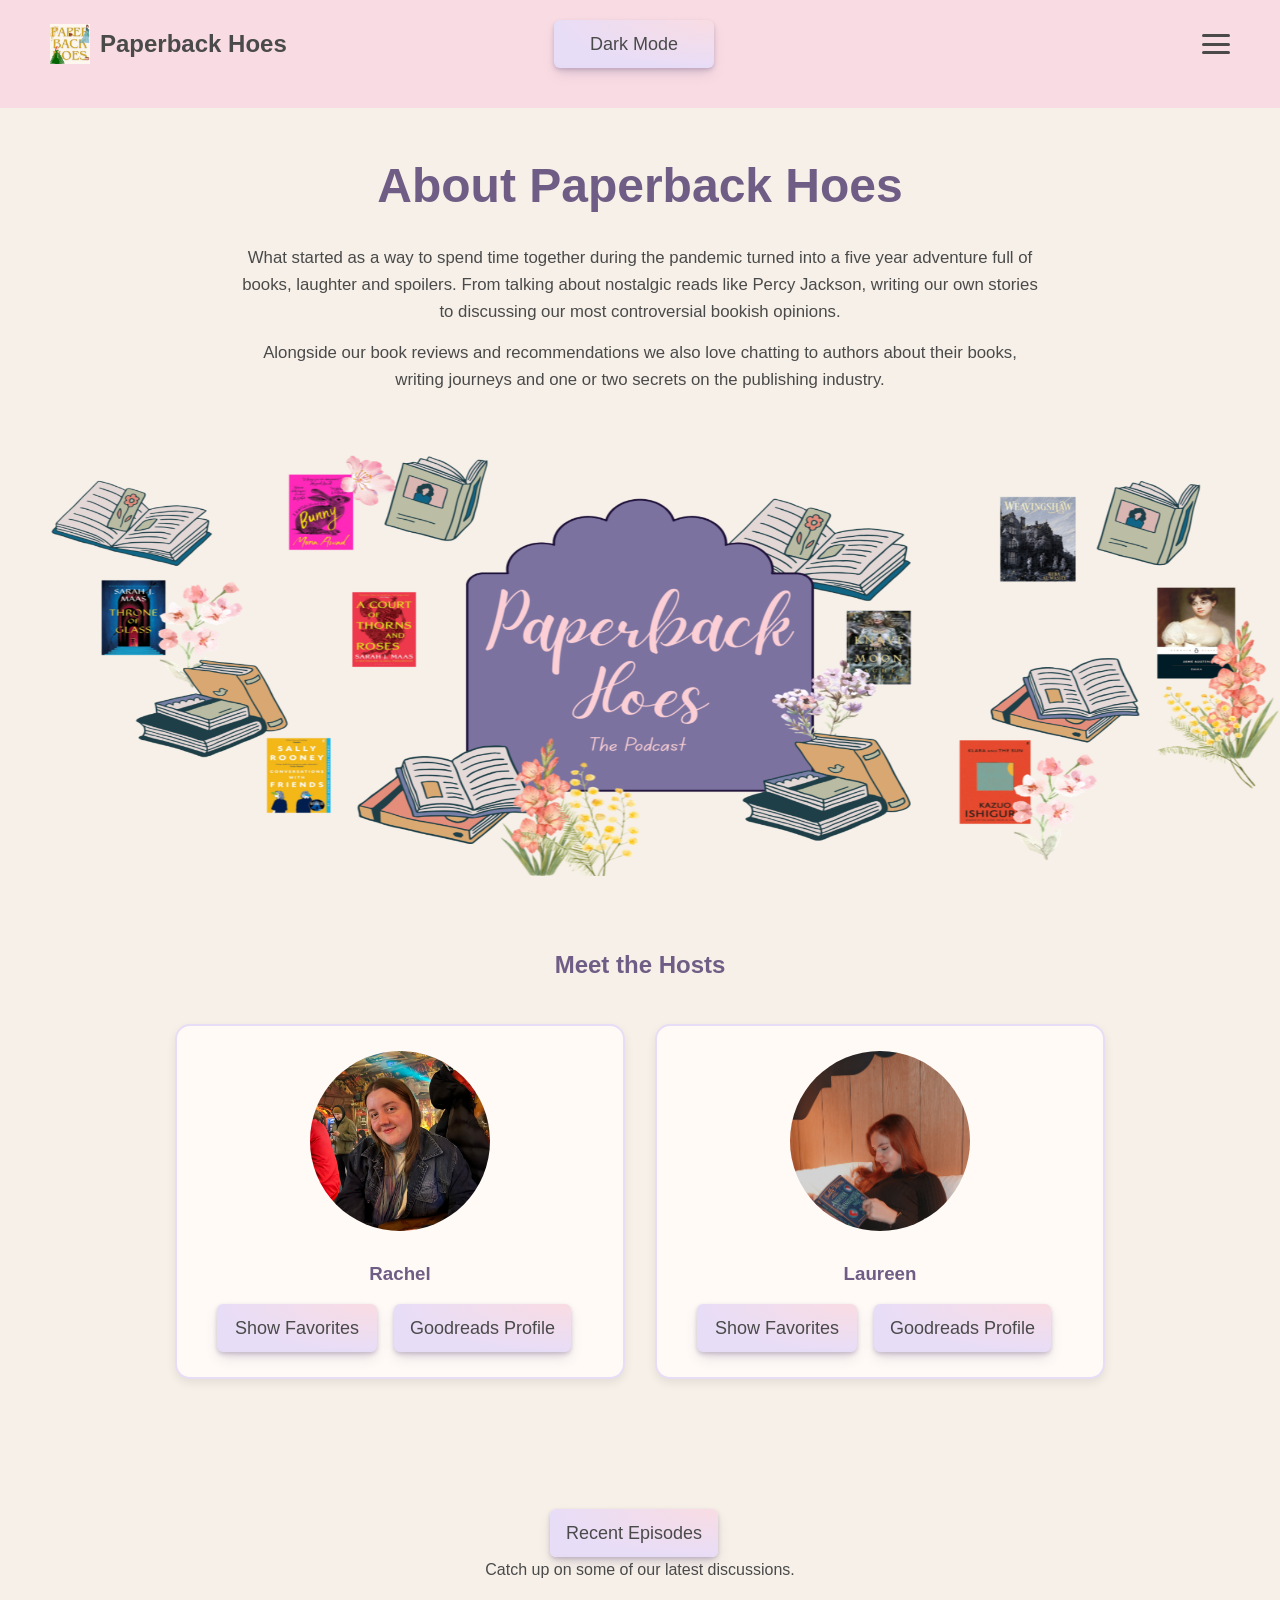
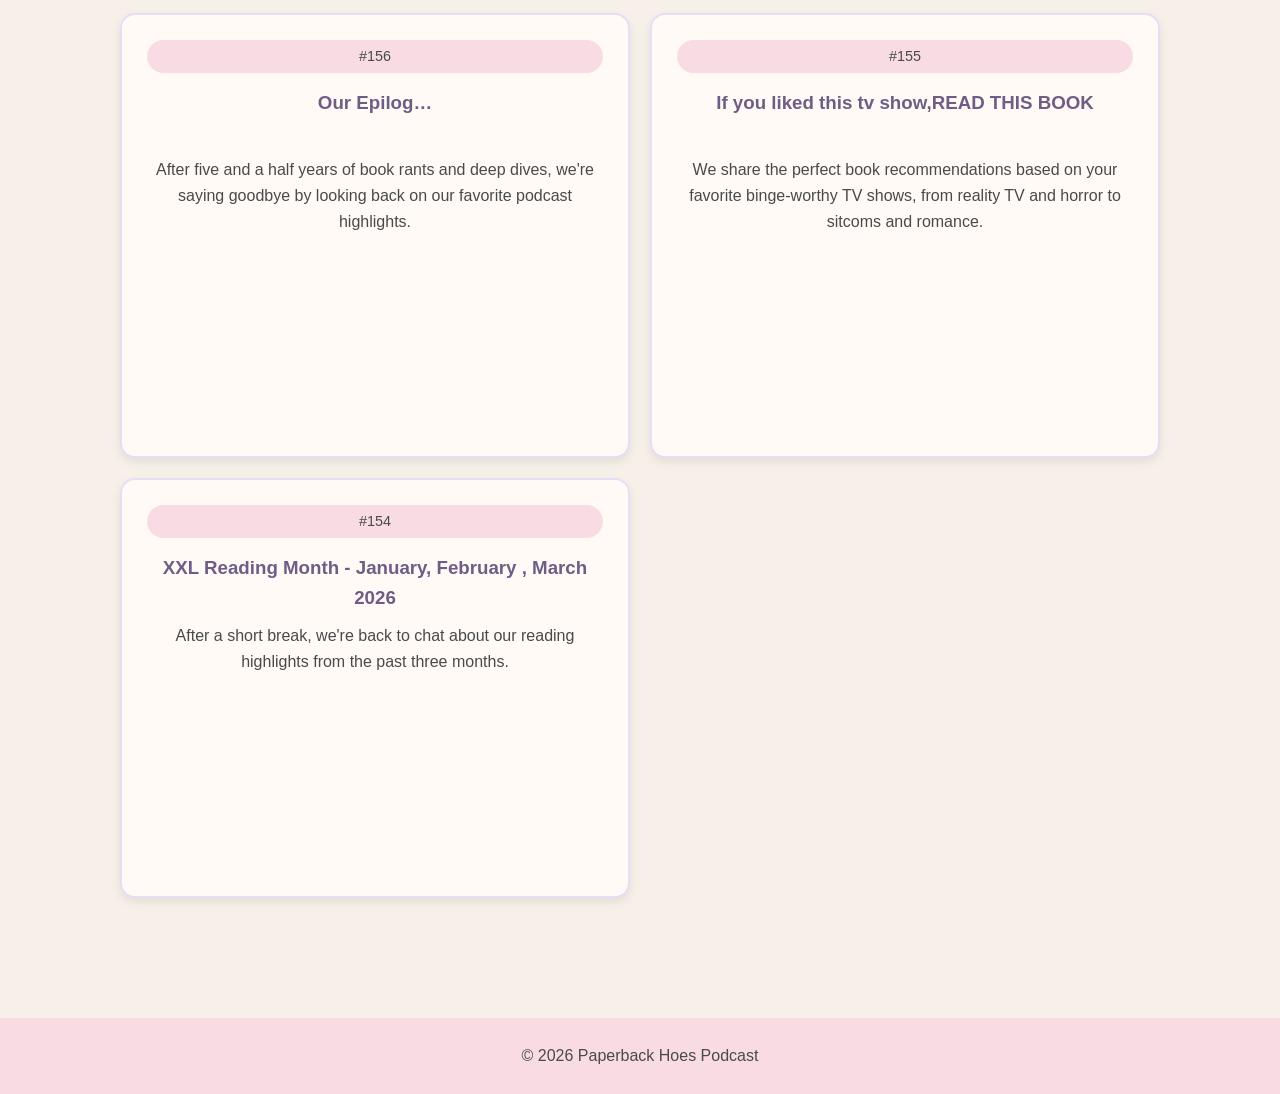
==== commit cc5778f9: "update home page" ====
--- a/index.html
+++ b/index.html
@@ -138,8 +138,8 @@
 
 <section class="recent-episodes">
 
-    <a href="Episodes.html" class="button-29 recent-link">
-    Recent Episodes 🎙
+    <a href="Episodes.html" class="button-29" id="recent-link">
+    Recent Episodes 
 </a>
     <p>Catch up on some of our latest discussions.</p>
 
@@ -192,23 +192,6 @@
                 allow="autoplay; clipboard-write; encrypted-media; fullscreen; picture-in-picture">
             </iframe>
         </div>
-
-         <div class="card">
-            <div class="episode-number">#153</div>
-            <div class="card-content">
-                <h3>How to DIVERS lesen - Part 2</h3>
-                <p>Part 2 of our diverse reading series is here, featuring our favorite Romance, Horror, and Literary Fiction books.</p>
-            </div>
-
-            <iframe
-                src="https://open.spotify.com/embed/episode/2cIJO0EIHTMEN2ZTKfBY2P?theme=0"
-                width="100%"
-                height="152"
-                frameborder="0"
-                allow="autoplay; clipboard-write; encrypted-media; fullscreen; picture-in-picture">
-            </iframe>
-        </div>
-
     </div>
 
 </section>
--- a/css/style.css
+++ b/css/style.css
@@ -213,7 +213,7 @@
   padding-left: 16px;
   padding-right: 16px;
   margin-right: 12px;
-  min-width: 16s0px;
+  min-width: 160px;
   position: relative;
   text-align: left;
   text-decoration: none;
--- a/css/phone.css
+++ b/css/phone.css
@@ -1,4 +1,4 @@
-@media (max-width: 1300px) {
+@media (max-width: 768px) {
     /*header*/
     header {
         display: grid;
@@ -12,6 +12,15 @@
         justify-self: start;
     }
 
+    .logo img {
+        width: 38px;
+        height: 38px;
+    }
+
+    .logo span {
+        font-size: 1.1rem;
+    }
+
     .header-right {
         grid-column: 2;
         justify-self: end;
@@ -20,10 +29,22 @@
         gap: 15px;
     }
 
-    /*toggle*/ 
+    /*dark mode button*/
+    #themeBtn {
+        height: 40px;
+        font-size: 14px;
+        padding-left: 10px;
+        padding-right: 10px;
+        min-width: auto;
+        margin-right: 0;
+    }
+
+     /*menu toggle*/
     .menu-toggle {
-        display: flex;
+        width: 28px;
+        height: 20px;
     }
+
 
     /*nav*/
     nav {
@@ -57,68 +78,12 @@
 
     /*about section*/
     .about {
-        padding: 40px 25px;
+        padding: 35px 20px;
     }
 
     .about-text {
         width: 100%;
         max-width: 800px;
-    }
-
-    /*host section*/
-    .hosts {
-        padding: 50px 25px;
-    }
-    
-    .hosts-container {
-        gap: 25px;
-    }
-
-    /*episode section*/
-    .card-grid {
-        padding-left: 25px;
-        padding-right: 25px;
-    }
-
-    .episode {
-        padding: 40px 25px;
-    }
-}
-
-@media (max-width: 768px) {
-    /*header*/
-    header {
-        padding: 12px 15px;
-    }
-
-    .logo img {
-        width: 38px;
-        height: 38px;
-    }
-
-    .logo span {
-        font-size: 1.1rem;
-    }
-
-    /*dark mode button*/
-    #themeBtn {
-        height: 40px;
-        font-size: 14px;
-        padding-left: 10px;
-        padding-right: 10px;
-        min-width: auto;
-        margin-right: 0;
-    }
-
-    /*menu toggle*/
-    .menu-toggle {
-        width: 28px;
-        height: 20px;
-    }
-
-    /*about section*/
-    .about {
-        padding: 35px 20px;
     }
 
     .about h1 {
@@ -129,7 +94,7 @@
         font-size: 1rem;
         line-height: 1.6rem;
     }
-
+    
     /*banner*/
     .banner img {
         width: 100%;
@@ -149,6 +114,7 @@
     .hosts-container {
         flex-direction: column;
         align-items: center;
+        gap: 25px;
     }
 
     .host-card {
@@ -197,9 +163,10 @@
         font-size: 0.95rem;
     }
 
+    /*spotify */
     .card iframe {
-        width: 100%;
-        max-width: 100%;
+        width: 85%;
+        max-width: 85%;
     }
 
     /*tags*/
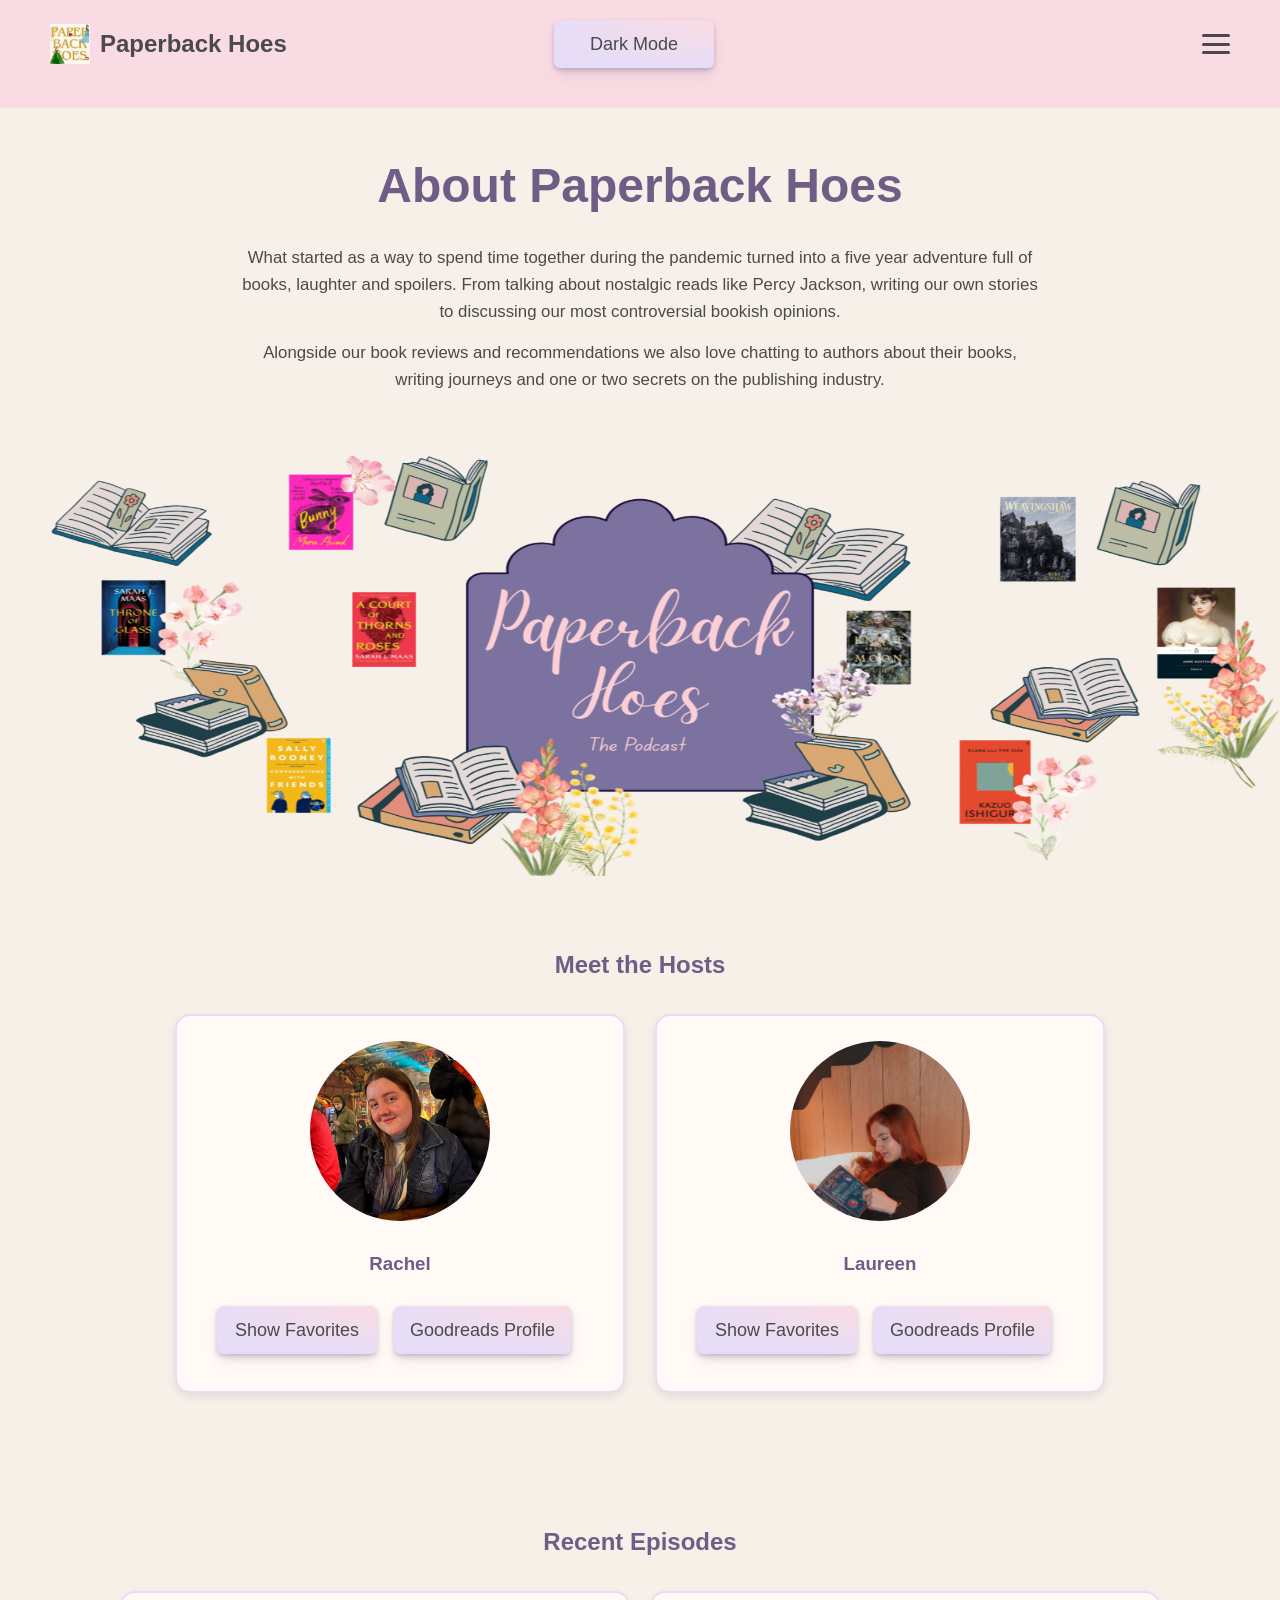
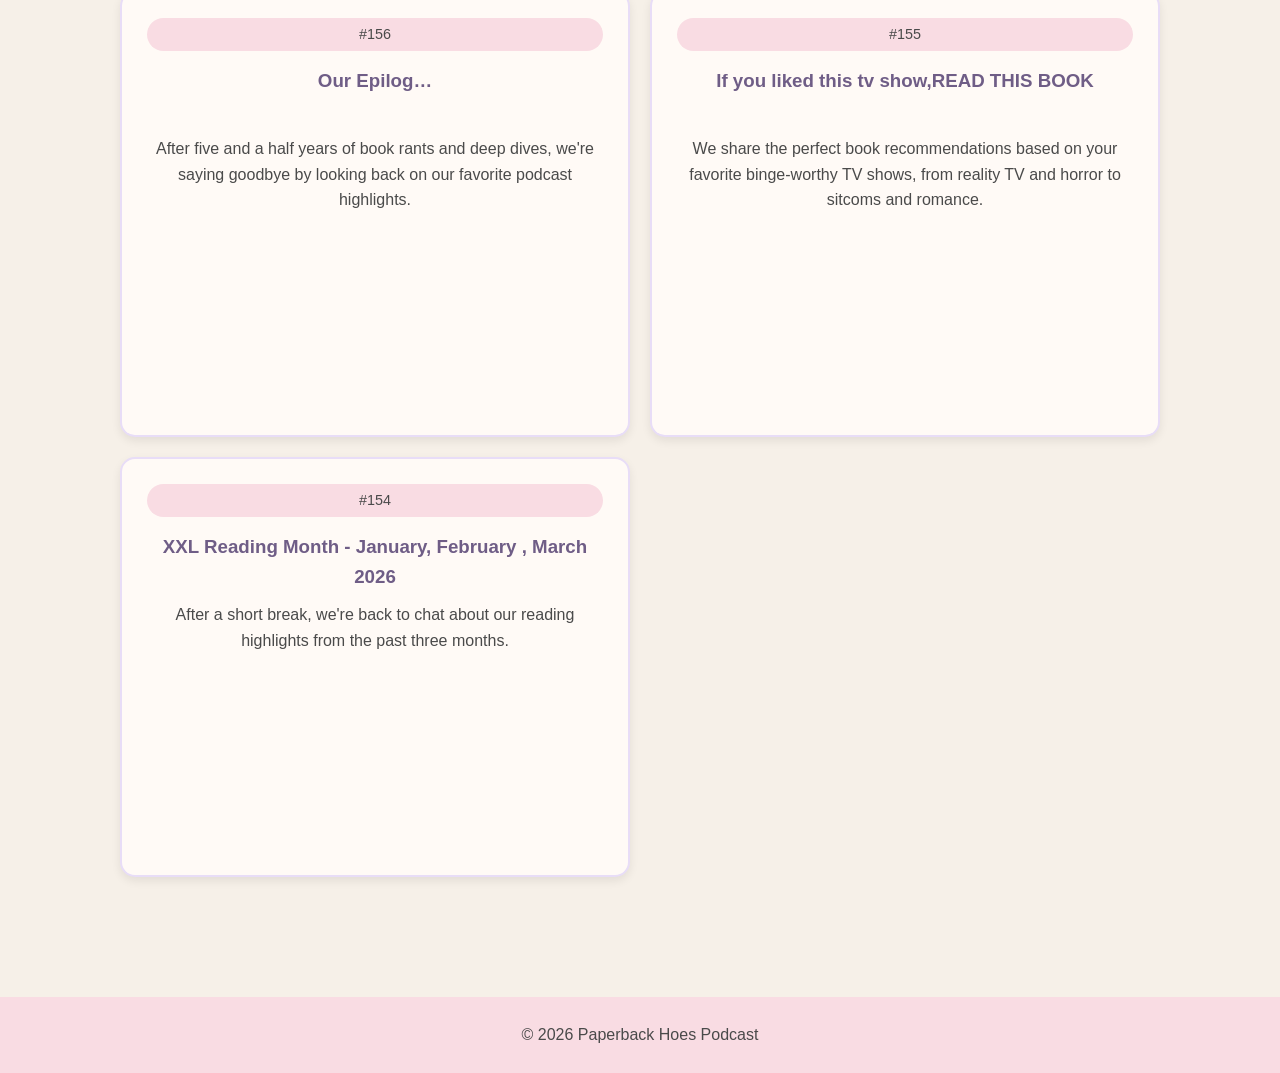
==== commit 5e8c138c: "update recent episode headline" ====
--- a/index.html
+++ b/index.html
@@ -97,7 +97,7 @@
         </div>
 
             <a href="https://www.goodreads.com/user/show/84406194-rachel">
-            <button class="button-29">Goodreads Profile</button>
+                <button class="button-29">Goodreads Profile</button>
             </a>
 
         </div>
@@ -138,10 +138,7 @@
 
 <section class="recent-episodes">
 
-    <a href="Episodes.html" class="button-29" id="recent-link">
-    Recent Episodes 
-</a>
-    <p>Catch up on some of our latest discussions.</p>
+    <h2>Recent Episodes</h2>
 
     <div class="card-grid">
 
--- a/css/style.css
+++ b/css/style.css
@@ -12,6 +12,7 @@
     cursor: url('data:image/svg+xml;utf8,<svg xmlns="http://www.w3.org/2000/svg" width="24" height="24" viewBox="0 0 24 24"><path d="M4 2 L4 20 L9 16 L12 22 L15 20.5 L12 14.5 L18 14.5 Z" fill="%236f5d86" stroke="white" stroke-width="1"/></svg>') 4 2, auto !important;
 }
 
+/* Custom cursor for interactive elements like links, buttons, and cards */
 a, button, .host-btn, #themeBtn, .button-29,
 .card, .host-card, select, input, textarea,
 .menu-toggle, summary, #floatingBooks, iframe, .flip-card, #BookGrid, #searchInput, .tag-btn, .event-close {
@@ -22,6 +23,7 @@
     font-family: 'Great Vibes', 
 }
 
+/* Header layout */
 header{
     background:#F9DCE3;
     padding:20px 50px;
@@ -58,6 +60,7 @@
     grid-column:3;
 }
 
+/* Dark mode styles for the entire website */
 body.dark-mode{
     background:#444;
     color:white;
@@ -106,6 +109,7 @@
     color:white;
 }
 
+/* Banner and about section */
 .banner{
     width:100%;
 }
@@ -139,6 +143,7 @@
     font-size:1.05rem;
 }
 
+/* Host cards section */
 .hosts{
     padding:70px 50px;
     text-align:center;
@@ -146,7 +151,7 @@
 
 .hosts h2{
     color:#6f5d86;
-    margin-bottom:40px;
+    margin-bottom:30px;
 }
 
 .hosts-container{
@@ -190,6 +195,7 @@
     margin-bottom:15px;
 }
 
+/* Shared button styling */ 
 .host-btn,
 #themeBtn,
 .button-29 {
@@ -240,6 +246,8 @@
 
 .host-btn{
     margin-right: 12px;
+    margin-top: 12px; 
+    margin-bottom: 12px; 
 }
 
 .button-29:active {
@@ -337,6 +345,7 @@
     padding:25px;
 }
 
+/* Responsive navigation menu */
 .menu-toggle{
     display:none;
     flex-direction:column;
@@ -405,6 +414,7 @@
     font-size:1.1rem;
 }
 
+/* Switches naviagtion to a hamburger menu on smaller screens */
 @media(max-width:1300px){
     .contact-content{
         flex-direction:column;
@@ -446,6 +456,7 @@
     }
 }
 
+/* Adjusts the layout for smaller screens */
 @media(max-width: 768px){
     .contact-content{
         flex-direction: column;
@@ -461,6 +472,7 @@
     }
 }
 
+/* Search and tag filter */
 .search-bar{
     display:flex;
     justify-content:center;
@@ -574,6 +586,7 @@
     padding:0 60px 60px;
 }
 
+/* Dark mode for search and filter elements */
 body.dark-mode .search-bar input{
     background:#444;
     color:white;
--- a/css/episode.css
+++ b/css/episode.css
@@ -1,17 +1,20 @@
+/* Recent Episodes Section */
 .recent-episodes{
     padding:60px;
     text-align:center;
 }
 
 .recent-episodes h2{
-    margin-bottom:10px;
+    margin-bottom:30px;
     color:#6f5d86;
 }
 
+/* Adds space below the introductory paragraph in the recent episodes section */
 .recent-episodes p{
     margin-bottom:30px;
 }
 
+/* Responsive grid for the episode cards*/
 .card-grid{
     display:grid;
     grid-template-columns: repeat(auto-fill, minmax(340px, 1fr));
@@ -19,6 +22,7 @@
     align-items:start;
 }
 
+/* Individual episode card styling */
 .card{
     background:#fffaf6;
     border:2px solid #E8DDF7;
@@ -30,6 +34,7 @@
     overflow:visible;
 }
 
+/* Spotify episode player iframe inside the episode card */
 .card iframe{
     width:100%;
     min-width:300px;
@@ -46,6 +51,7 @@
     flex-direction:column;
 }
 
+/* Limits episode descriptions to three lines */
 .card-content p{
     display:-webkit-box;
     -webkit-line-clamp:3;
@@ -55,6 +61,7 @@
     text-overflow:ellipsis;
 }
 
+/* Slightly lifts the card when the mouse hover over it for a subtle interactive effect */
 .card:hover{
     transform:translateY(-5px);
 }
@@ -70,6 +77,7 @@
     overflow:hidden;
 }
 
+/* Episode number badge styling */
 .episode-number{
     display:inline-block;
     background:#F9DCE3;
--- a/css/phone.css
+++ b/css/phone.css
@@ -1,5 +1,4 @@
 @media (max-width: 768px) {
-    /*header*/
     header {
         display: grid;
         grid-template-columns: 1fr auto;
@@ -29,7 +28,6 @@
         gap: 15px;
     }
 
-    /*dark mode button*/
     #themeBtn {
         height: 40px;
         font-size: 14px;
@@ -39,14 +37,12 @@
         margin-right: 0;
     }
 
-     /*menu toggle*/
     .menu-toggle {
         width: 28px;
         height: 20px;
     }
 
 
-    /*nav*/
     nav {
         grid-column: 1 / -1;
         grid-row: 2;
@@ -76,7 +72,6 @@
         padding: 12px 0;
     }
 
-    /*about section*/
     .about {
         padding: 35px 20px;
     }
@@ -95,13 +90,11 @@
         line-height: 1.6rem;
     }
     
-    /*banner*/
     .banner img {
         width: 100%;
         height: auto;
     }
 
-    /*host section*/
     .hosts {
         padding: 45px 20px;
     }
@@ -128,7 +121,6 @@
         height: 150px;
     }
 
-    /*episode section*/
     .episode {
         flex-direction: column;
         padding: 40px 20px;
@@ -143,7 +135,6 @@
         width: 100%;
     }
 
-    /*episode cards*/
     .card-grid {
         display: flex;
         flex-direction: column;
@@ -163,13 +154,11 @@
         font-size: 0.95rem;
     }
 
-    /*spotify */
     .card iframe {
         width: 85%;
         max-width: 85%;
     }
 
-    /*tags*/
     .tag-filter {
         padding: 0 20px;
     }
@@ -179,7 +168,6 @@
         font-size: 0.85rem;
     }
 
-    /*footer*/
     footer {
         padding: 20px 15px;
         font-size: 0.9rem;
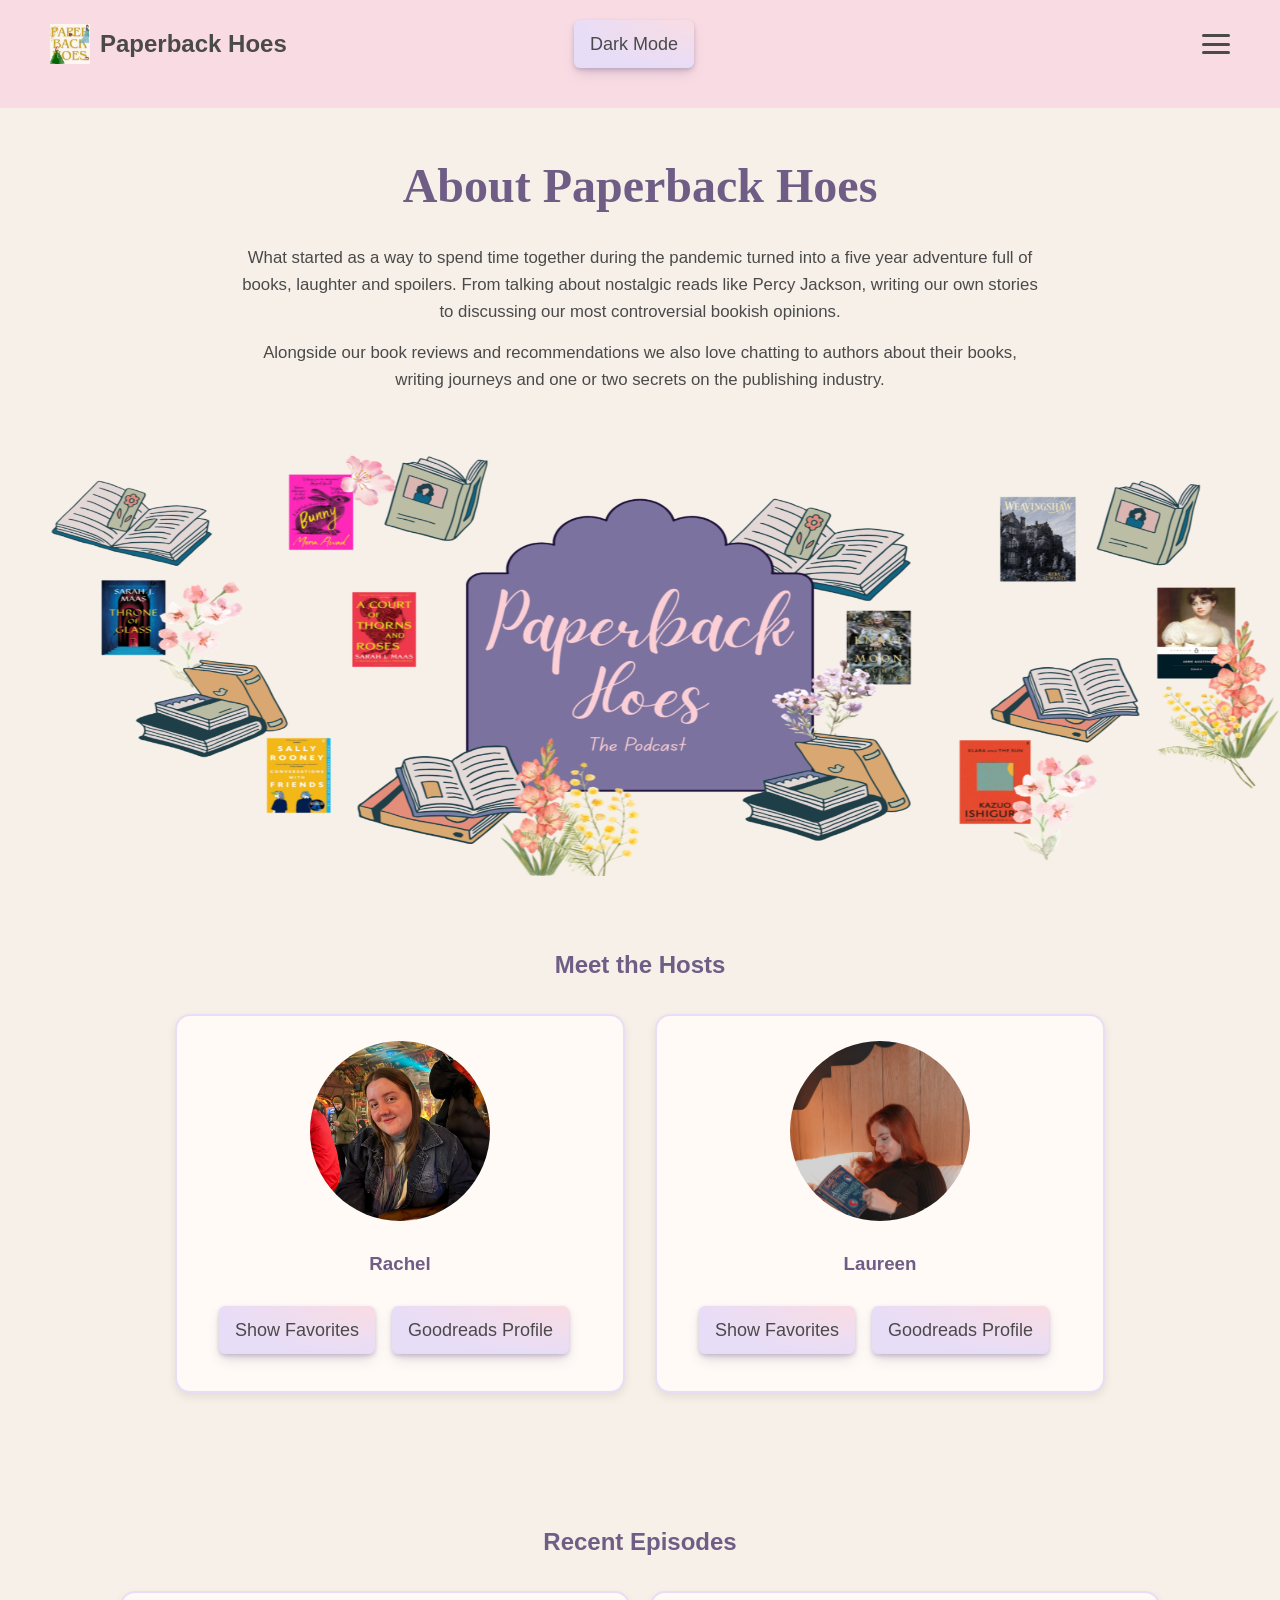
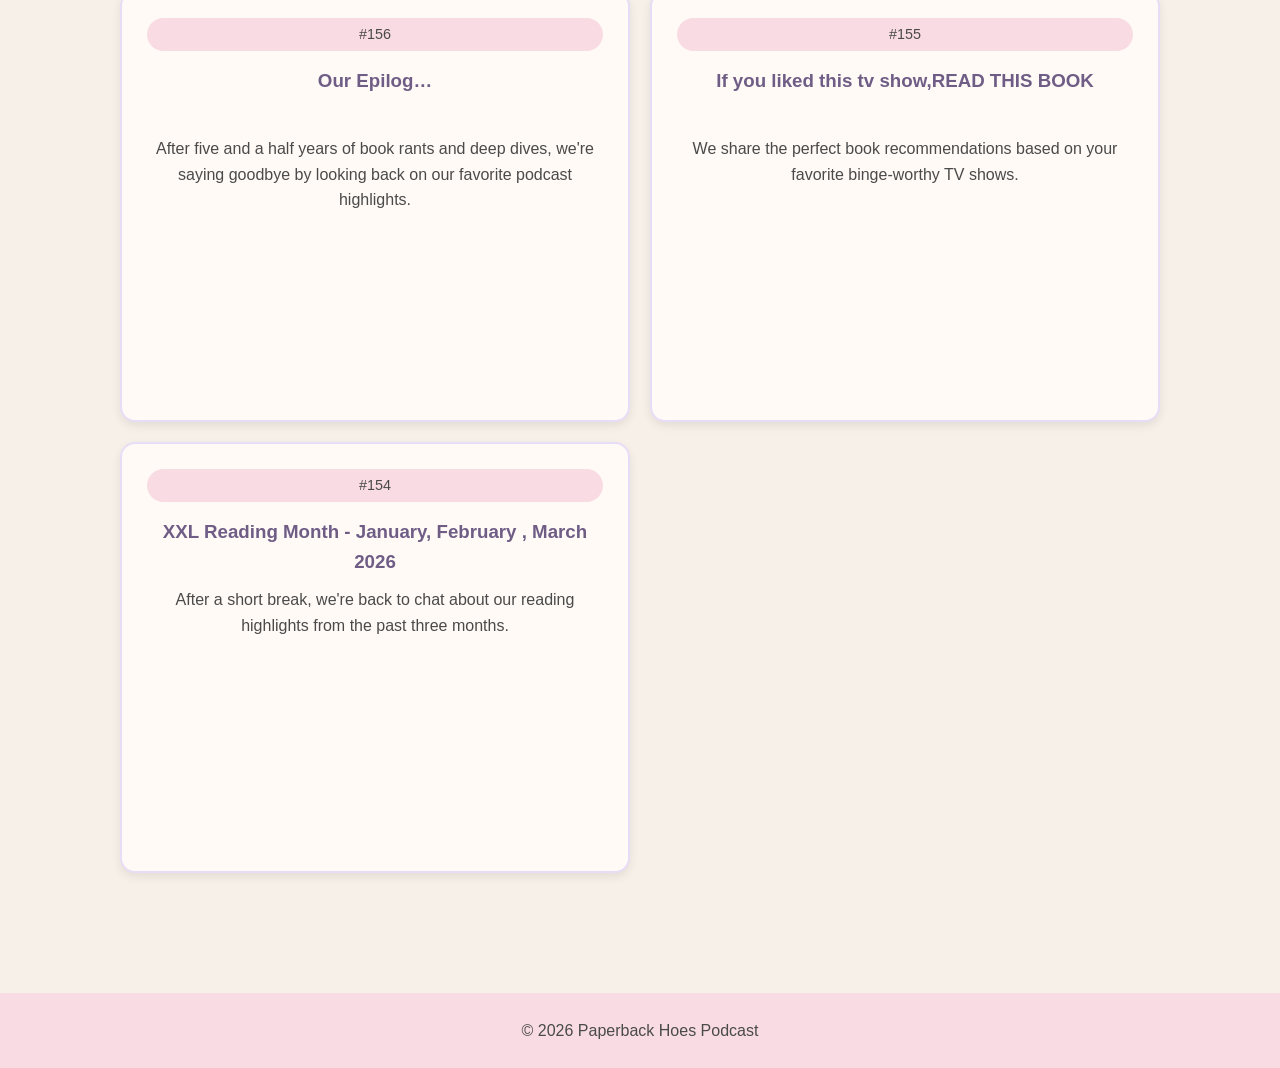
==== commit 0a741cf3: "update episode description" ====
--- a/index.html
+++ b/index.html
@@ -162,7 +162,7 @@
             <div class="episode-number">#155</div>
             <div class="card-content">
                 <h3>If you liked this tv show,READ THIS BOOK</h3>
-                <p>We share the perfect book recommendations based on your favorite binge-worthy TV shows, from reality TV and horror to sitcoms and romance.</p>
+                <p>We share the perfect book recommendations based on your favorite binge-worthy TV shows.</p>
         </div>
 
             <iframe
--- a/css/style.css
+++ b/css/style.css
@@ -19,8 +19,13 @@
     cursor: url("data:image/svg+xml,%3Csvg%20xmlns='http://www.w3.org/2000/svg'%20width='24'%20height='24'%20viewBox='0%200%2024%2024'%3E%3Cpath%20d='M4%202%20L4%2020%20L9%2016%20L12%2022%20L15%2020.5%20L12%2014.5%20L18%2014.5%20Z'%20fill='%23c68ab5'%20stroke='white'%20stroke-width='1'/%3E%3C/svg%3E") 4 2, pointer !important;
 }
 
+button::-moz-focus-inner{
+    border: 0;
+    padding: 0;
+}
+
 h1{
-    font-family: 'Great Vibes', 
+    font-family: 'Great Vibes', Georgia, 'Times New Roman', Times, serif; 
 }
 
 /* Header layout */
@@ -188,6 +193,7 @@
 .host-info.show{
     display:block !important;
     margin-top:15px;
+    margin-bottom:25px;
 }
 
 .host-card h3{
@@ -219,7 +225,6 @@
   padding-left: 16px;
   padding-right: 16px;
   margin-right: 12px;
-  min-width: 160px;
   position: relative;
   text-align: left;
   text-decoration: none;
@@ -230,9 +235,11 @@
   white-space: nowrap;
   will-change: box-shadow, transform;
   font-size: 18px;
-  grid-column: 2;
-}
-
+}
+
+#themeBtn{
+    grid-column: 2;
+}
 .button-29:focus {
   box-shadow: #6f5d86 0 0 0 1.5px inset, rgba(111, 93, 134, .3) 0 2px 4px, rgba(111, 93, 134, .25) 0 7px 13px -3px, #6f5d86 0 -3px 0 inset;
 }
@@ -260,47 +267,6 @@
     text-align: center;
     font-size: 1.5rem;
     font-weight: bold;
-}
-
-.hero{
-    background:linear-gradient(
-        135deg,
-        #F6F0E8,
-        #F9DCE3,
-        #E8DDF7
-    );
-
-    min-height:50vh;
-
-    display:flex;
-    justify-content:center;
-    align-items:center;
-    flex-direction:column;
-
-    text-align:center;
-    padding:40px;
-    position:relative;
-}
-
-.sticker{
-    position:absolute;
-    top:20px;
-    right:40px;
-
-    background:white;
-    padding:10px 15px;
-    border-radius:30px;
-    font-size:.9rem;
-    box-shadow:0 3px 8px rgba(0,0,0,.1);
-}
-
-.hero h1{
-    font-size:3rem;
-    margin-bottom:15px;
-}
-
-.hero p{
-    max-width:700px;
 }
 
 .episode{
--- a/css/episode.css
+++ b/css/episode.css
@@ -19,7 +19,6 @@
     display:grid;
     grid-template-columns: repeat(auto-fill, minmax(340px, 1fr));
     gap:20px;
-    align-items:start;
 }
 
 /* Individual episode card styling */
@@ -40,7 +39,7 @@
     min-width:300px;
     max-width:100%;
     display:block;
-    margin-top:15px;
+    margin-top:auto;
     border:none;
     border-radius:12px;
 }
@@ -59,6 +58,12 @@
     -webkit-box-orient:vertical;
     overflow:hidden;
     text-overflow:ellipsis;
+    min-height: calc(3*1.6em)
+}
+
+.card .tags{
+    margin-top: 3px;
+    margin-bottom: 8px;
 }
 
 /* Slightly lifts the card when the mouse hover over it for a subtle interactive effect */
